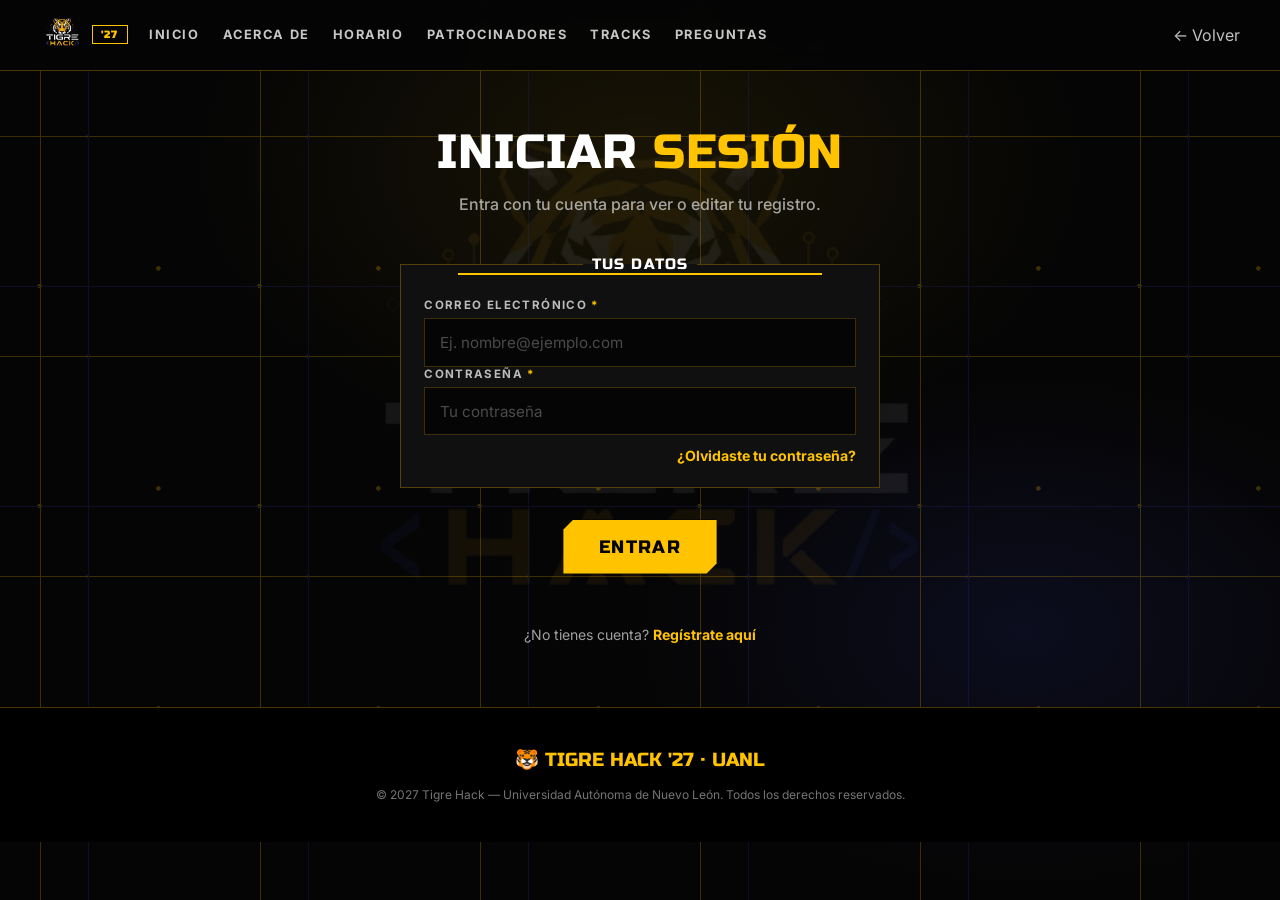
==== login.html @ 17f971e1 "Publica el sitio de Tigre Hack '27 con registro, horario y estilos. Co-authored-by: Cursor <cursorag" ====
<!DOCTYPE html>
<html lang="es">
<head>
  <meta charset="UTF-8" />
  <meta name="viewport" content="width=device-width, initial-scale=1.0" />
  <title>Iniciar sesión — Tigre Hack '27</title>
  <link rel="icon" type="image/png" href="logo.png" />
  <link rel="preconnect" href="https://fonts.googleapis.com" />
  <link rel="preconnect" href="https://fonts.gstatic.com" crossorigin />
  <link href="https://fonts.googleapis.com/css2?family=Russo+One&family=Inter:wght@400;500;600;700;800&display=swap" rel="stylesheet" />
  <link rel="stylesheet" href="css/base.css" />
  <link rel="stylesheet" href="css/laptop.css" />
  <link rel="stylesheet" href="css/celular.css" />
  <link rel="stylesheet" href="css/tigre.css" />
  <link rel="stylesheet" href="css/registro.css" />
</head>
<body class="page-logo">
  <div class="tiger-bg"></div>

  <nav>
    <div class="nav-left">
      <a href="index.html"><img src="logo.png" alt="Tigre Hack" class="nav-logo" /></a>
      <span class="nav-badge">'27</span>
    </div>
    <div class="nav-links">
      <a href="index.html">Inicio</a>
      <a href="index.html#about">Acerca de</a>
      <a href="index.html#schedule">Horario</a>
      <a href="index.html#sponsors">Patrocinadores</a>
      <a href="index.html#tracks">Tracks</a>
      <a href="index.html#faq">Preguntas</a>
    </div>
    <div class="nav-right">
      <a href="index.html" class="nav-back">← Volver</a>
    </div>
    <button class="menu-btn" id="menuBtn" type="button" aria-label="Abrir menú">
      <span></span><span></span><span></span>
    </button>
  </nav>

  <div class="mobile-menu" id="mobileMenu">
    <a href="index.html">Inicio</a>
    <a href="index.html#about">Acerca de</a>
    <a href="index.html#schedule">Horario</a>
    <a href="index.html#sponsors">Patrocinadores</a>
    <a href="index.html#tracks">Tracks</a>
    <a href="index.html#faq">Preguntas</a>
    <a href="index.html" class="mobile-register">Volver al inicio</a>
  </div>

  <main class="reg-main auth-main">
    <div class="reg-head">
      <h1 class="reg-title">Iniciar <span>sesión</span></h1>
      <p class="reg-sub">Entra con tu cuenta para ver o editar tu registro.</p>
    </div>

    <form class="reg-form" id="loginForm" novalidate>
      <fieldset class="reg-block">
        <legend>Tus datos</legend>
        <label class="field">
          <span>Correo electrónico <b>*</b></span>
          <input type="email" name="correo" required placeholder="Ej. nombre@ejemplo.com" autocomplete="username" />
        </label>
        <label class="field">
          <span>Contraseña <b>*</b></span>
          <input type="password" name="password" required placeholder="Tu contraseña" autocomplete="current-password" />
        </label>
        <p class="auth-link right"><a href="recuperar.html">¿Olvidaste tu contraseña?</a></p>
      </fieldset>

      <div class="reg-actions">
        <button type="submit" class="btn btn-submit">Entrar</button>
        <p class="reg-note" id="loginNote"></p>
        <p class="auth-link">¿No tienes cuenta? <a href="registro.html">Regístrate aquí</a></p>
      </div>
    </form>
  </main>

  <footer>
    <div class="f-logo">🐯 TIGRE HACK '27 · UANL</div>
    <p>© 2027 Tigre Hack — Universidad Autónoma de Nuevo León. Todos los derechos reservados.</p>
  </footer>

  <script src="js/auth.js"></script>
  <script>
    setupMobileMenu();
    if (currentUser()) window.location.replace("perfil.html");

    const loginForm = document.getElementById("loginForm");
    const loginNote = document.getElementById("loginNote");

    loginForm.addEventListener("submit", async (e) => {
      e.preventDefault();
      loginNote.textContent = "";

      if (!loginForm.checkValidity()) {
        loginForm.querySelector(":invalid").focus();
        loginNote.textContent = "Escribe tu correo y contraseña.";
        return;
      }

      const res = await login(loginForm.correo.value, loginForm.password.value);
      if (!res.ok) {
        loginNote.textContent = res.error;
        return;
      }
      window.location.href = "perfil.html";
    });
  </script>
</body>
</html>
---- css/base.css ----
*, *::before, *::after { margin: 0; padding: 0; box-sizing: border-box; }

:root {
  --blue: #003087;
  --blue2: #001f5b;
  --yellow: #FFC300;
  --white: #ffffff;
  --dark: #003366;
  --bg-deep: #002a52;
  --font: system-ui, -apple-system, "Segoe UI", Roboto, sans-serif;
}

html { scroll-behavior: smooth; }
html, body { max-width: 100%; overflow-x: hidden; }
body {
  font-family: var(--font);
  background: var(--dark);
  color: var(--white);
}
a { text-decoration: none; color: inherit; }
.menu-btn,
.mobile-menu { display: none; }

nav {
  position: fixed;
  top: 0; left: 0;
  width: 100%;
  z-index: 200;
  display: flex;
  align-items: center;
  justify-content: space-between;
  background: rgba(0, 30, 60, 0.85);
  backdrop-filter: blur(10px);
}
.nav-left { display: flex; align-items: center; gap: 0.5rem; }
.nav-logo { width: auto; display: block; }
.nav-badge {
  border: 1px solid var(--yellow);
  color: var(--yellow);
  font-size: 0.65rem;
  font-weight: 700;
  padding: 2px 8px;
  border-radius: 4px;
  letter-spacing: 1px;
}
.nav-links a {
  font-size: 0.8rem;
  font-weight: 700;
  text-transform: uppercase;
  letter-spacing: 1.5px;
  color: rgba(255, 255, 255, 0.8);
}
.nav-links a:hover,
.nav-links a.active { color: var(--yellow); }
.nav-right { display: flex; align-items: center; gap: 0.9rem; }
.nav-right a {
  color: rgba(255, 255, 255, 0.75);
  display: flex;
  align-items: center;
  justify-content: center;
  transition: color 0.2s, transform 0.2s;
}
.nav-right a svg { width: 20px; height: 20px; display: block; }
.nav-right a:hover { color: var(--yellow); transform: translateY(-2px); }
.nav-cta {
  border: 3px solid #101010;
  background: #101010;
  color: #ffc72c !important;
  font-size: 0.95rem;
  font-weight: 400;
  text-transform: uppercase;
  letter-spacing: 0.05em;
  padding: 0.6rem 1.3rem;
  border-radius: 0;
  margin-left: 0.4rem;
  box-shadow: 5px 5px 0 rgba(16, 16, 16, 0.28);
}
.nav-cta:hover {
  transform: translate(-2px, -2px);
  box-shadow: 8px 8px 0 rgba(16, 16, 16, 0.35);
}
.nav-login {
  font-size: 0.78rem;
  font-weight: 700;
  text-transform: uppercase;
  letter-spacing: 1px;
  margin-left: 0.4rem;
}

.hero {
  position: relative;
  width: 100%;
  display: flex;
  flex-direction: column;
  align-items: center;
  justify-content: center;
  text-align: center;
  overflow: hidden;
}
.hero-bg {
  position: absolute;
  inset: 0;
  background:
    linear-gradient(to bottom, rgba(0, 0, 0, 0.5) 0%, rgba(0, 31, 91, 0.65) 100%),
    url("../Imagenes/fondo-hero-uanl.jpg") center / cover no-repeat;
}
.hero-content {
  position: relative;
  z-index: 2;
  padding: 0 1rem;
  width: 100%;
  display: flex;
  flex-direction: column;
  align-items: center;
  text-align: center;
}
.hero-logo {
  display: block;
  margin-left: auto;
  margin-right: auto;
}
.hero-sub {
  opacity: 0.85;
  letter-spacing: 0.4px;
  line-height: 1.5;
}

.countdown { display: flex; justify-content: center; align-items: flex-start; }
.countdown [hidden] { display: none; }
.count-block { display: flex; flex-direction: column; align-items: center; }
.count-num {
  font-weight: 700;
  line-height: 1;
  font-variant-numeric: tabular-nums;
}
.count-num.active { color: var(--yellow); }
.count-label {
  font-size: 0.7rem;
  text-transform: uppercase;
  letter-spacing: 2px;
  opacity: 0.6;
  margin-top: 0.3rem;
}
.count-sep {
  font-weight: 900;
  opacity: 0.3;
  padding-top: 0.15rem;
}

section { position: relative; }
.container { max-width: 1100px; margin: 0 auto; position: relative; z-index: 1; text-align: center; }
.s-title { font-weight: 900; margin-bottom: 0.75rem; }
.s-title span { color: var(--yellow); }
.s-sub { opacity: 0.65; max-width: 580px; line-height: 1.6; margin-left: auto; margin-right: auto; }

.about { background: transparent; }

.about-grid { display: grid; }
.card {
  position: relative;
  background:
    linear-gradient(150deg, rgba(255, 255, 255, 0.07), rgba(255, 255, 255, 0.015));
  border: 1px solid rgba(255, 255, 255, 0.1);
  border-radius: 20px;
  backdrop-filter: blur(6px);
  overflow: hidden;
}
.card::before {
  content: "";
  position: absolute;
  top: 0;
  left: 1.75rem;
  right: 1.75rem;
  height: 1px;
  background: linear-gradient(90deg, transparent, rgba(255, 195, 0, 0.7), transparent);
}
.card .icon {
  display: inline-flex;
  align-items: center;
  justify-content: center;
  border-radius: 14px;
  background: rgba(255, 195, 0, 0.1);
  border: 1px solid rgba(255, 195, 0, 0.25);
  margin-bottom: 1rem;
}
.card h3 { color: var(--white); margin-bottom: 0.5rem; }
.card p { opacity: 0.6; line-height: 1.65; }

.stat-strip {
  display: grid;
  border: 1px solid rgba(255, 195, 0, 0.22);
  border-radius: 20px;
  background:
    linear-gradient(145deg, rgba(255, 195, 0, 0.08), rgba(0, 48, 135, 0.25));
  box-shadow: 0 20px 60px rgba(0, 0, 0, 0.35);
  backdrop-filter: blur(6px);
}
.stat-cell { text-align: center; }
.stat-num,
.stat-plus {
  font-weight: 900;
  color: var(--yellow);
  line-height: 1;
}
.stat-lbl {
  display: block;
  text-transform: uppercase;
  letter-spacing: 1.5px;
  opacity: 0.6;
  font-weight: 700;
}

.about-extra {
  display: grid;
  border-top: 1px solid rgba(255, 195, 0, 0.15);
}

.respaldo { border-top: 1px solid rgba(255, 195, 0, 0.15); }
.respaldo-title {
  text-align: center;
  text-transform: uppercase;
  letter-spacing: 3px;
  color: var(--yellow);
  font-weight: 800;
}
.respaldo-grid { display: grid; }
.respaldo-item { display: flex; align-items: flex-start; }
.respaldo-item h4 { font-weight: 800; margin-bottom: 0.3rem; }
.respaldo-item p { opacity: 0.6; line-height: 1.6; }
.extra-item { text-align: center; }
.extra-num {
  display: block;
  font-weight: 900;
  color: var(--yellow);
  line-height: 1;
}
.extra-item p { opacity: 0.6; line-height: 1.5; }

.tracks { background: transparent; }
.tracks-grid { display: grid; }
.track {
  position: relative;
  border: 1px solid rgba(255, 255, 255, 0.12);
  border-radius: 18px;
  text-align: center;
  background: linear-gradient(160deg, rgba(255, 255, 255, 0.08), rgba(255, 255, 255, 0.02));
  backdrop-filter: blur(6px);
  overflow: hidden;
}
.track::before {
  content: "";
  position: absolute;
  top: 0;
  left: 25%;
  right: 25%;
  height: 1px;
  background: linear-gradient(90deg, transparent, rgba(255, 195, 0, 0.6), transparent);
}
.track .icon {
  display: inline-flex;
  align-items: center;
  justify-content: center;
  border-radius: 50%;
  background: rgba(255, 195, 0, 0.1);
  border: 1px solid rgba(255, 195, 0, 0.25);
  margin-bottom: 0.85rem;
}
.track p { opacity: 0.55; }

.schedule { background: transparent; }

.day-tabs {
  display: grid;
  grid-template-columns: repeat(3, 1fr);
  gap: 0.7rem;
  margin: 0 auto 2.25rem;
  max-width: 520px;
}
.day-tab {
  font: inherit;
  cursor: pointer;
  color: #fff;
  padding: 0.75rem 0.6rem 0.85rem;
  font-weight: 700;
  letter-spacing: 0.02em;
  background: rgba(255, 255, 255, 0.06);
  border: 1px solid rgba(255, 255, 255, 0.18);
  transition: 0.2s;
}
.day-tab b,
.day-tab small,
.dt-num { display: block; }
.day-tab:hover { border-color: var(--yellow); }
.day-tab.active {
  background: var(--yellow);
  border-color: var(--yellow);
  color: var(--dark);
}

.schedule-board { width: 100%; }
.timeline {
  display: flex;
  flex-direction: column;
  position: relative;
  width: 100%;
  max-width: 880px;
  margin: 0 auto;
  padding: 0.25rem 0 0;
  box-sizing: border-box;
}
.timeline[hidden],
.timeline:not(.is-on) { display: none !important; }
.timeline.is-on { display: flex; }
.t-item {
  display: grid;
  grid-template-columns: 1fr 22px 1fr;
  column-gap: 1.25rem;
  align-items: start;
  position: relative;
  padding: 0 0 1.5rem;
  text-align: left;
}
.t-dot {
  grid-column: 2;
  grid-row: 1;
  width: 14px;
  height: 14px;
  margin-top: 1.15rem;
  justify-self: center;
  border-radius: 0;
  background: var(--yellow);
  box-sizing: border-box;
  position: relative;
  z-index: 2;
}
.t-body { width: 100%; }
.t-item:nth-of-type(odd) .t-body {
  grid-column: 1;
  grid-row: 1;
  text-align: right;
}
.t-item:nth-of-type(even) .t-body {
  grid-column: 3;
  grid-row: 1;
  text-align: left;
}
.time { color: var(--yellow); font-weight: 700; }
.t-body p { opacity: 0.55; }
.t-item.highlight .t-body h3 { color: var(--yellow); }

.sponsors {
  background: transparent;
  text-align: center;
}
.sponsors-row { display: flex; flex-wrap: wrap; justify-content: center; }
.sp-box {
  background: linear-gradient(160deg, rgba(255, 255, 255, 0.07), rgba(255, 255, 255, 0.02));
  border: 1px dashed rgba(255, 255, 255, 0.22);
  border-radius: 16px;
  backdrop-filter: blur(4px);
  display: flex;
  align-items: center;
  justify-content: center;
  font-size: 0.75rem;
  opacity: 0.5;
}

.faq { background: transparent; }
.faq-list { display: flex; flex-direction: column; }
.faq-item {
  border: 1px solid rgba(255, 255, 255, 0.1);
  border-radius: 16px;
  overflow: hidden;
  background: linear-gradient(160deg, rgba(255, 255, 255, 0.06), rgba(255, 255, 255, 0.015));
  backdrop-filter: blur(4px);
}
.faq-q {
  cursor: pointer;
  font-weight: 600;
  display: flex;
  justify-content: space-between;
  align-items: center;
  gap: 1rem;
  user-select: none;
}
.faq-q .arr { color: var(--yellow); }
.faq-a { display: none; opacity: 0.65; line-height: 1.7; }
.faq-item.open .faq-a { display: block; }
.faq-item.open .arr { transform: rotate(180deg); }

.cta {
  background: transparent;
  text-align: center;
}
.cta .s-sub { margin-left: auto; margin-right: auto; }
.btn {
  display: inline-block;
  background: #ffc72c;
  color: #101010;
  font-weight: 400;
  border: 3px solid #101010;
  border-radius: 0;
  text-transform: uppercase;
  letter-spacing: 0.05em;
  box-shadow: 8px 8px 0 rgba(16, 16, 16, 0.3);
}

footer { background: transparent; text-align: center; }
.f-logo { font-weight: 900; color: var(--yellow); margin-bottom: 1rem; }
.f-socials { display: flex; justify-content: center; gap: 1.25rem; margin-bottom: 1.25rem; }
.f-socials a {
  width: 40px;
  height: 40px;
  border: 1px solid rgba(255, 255, 255, 0.15);
  border-radius: 50%;
  display: flex;
  align-items: center;
  justify-content: center;
  color: rgba(255, 255, 255, 0.75);
  transition: color 0.2s, border-color 0.2s, transform 0.2s;
}
.f-socials a svg { width: 18px; height: 18px; display: block; }
.f-socials a:hover {
  color: var(--yellow);
  border-color: var(--yellow);
  transform: translateY(-2px);
}
footer p { font-size: 0.75rem; opacity: 0.35; }
---- css/laptop.css ----
/* Estilos solo para laptop / escritorio */
@media (min-width: 769px) {
  nav {
    padding: 0.8rem 2.5rem;
    justify-content: flex-start;
    gap: 1.35rem;
  }
  .nav-logo { height: 44px; }
  .nav-links { display: flex; gap: 1.45rem; }
  .nav-right { display: flex; margin-left: auto; }
  .menu-btn,
  .mobile-menu { display: none !important; }

  .hero {
    height: 100vh;
    justify-content: flex-start;
    padding-top: 5.6rem;
    padding-bottom: 3.4rem;
  }
  .hero-logo {
    width: 480px;
    margin: 0 auto -0.5rem;
    filter: drop-shadow(0 0 40px rgba(255, 195, 0, 0.25));
  }
  .hero-sub {
    font-size: 1.05rem;
    max-width: 640px;
    margin: 0 auto 0.15rem;
  }
  .hero-acts { margin: 0.1rem auto 0.45rem; }

  .countdown { gap: 2.5rem; }
  .count-num { font-size: 4.5rem; }
  .count-sep { font-size: 4rem; display: block; }

  section { padding: 6rem 2rem; }
  .s-title { font-size: 3rem; }
  .s-sub { margin: 0 auto 3rem; font-size: 1rem; }

  .stat-strip {
    grid-template-columns: repeat(4, 1fr);
    padding: 2rem 1.5rem;
    margin-bottom: 3rem;
  }
  .stat-num { font-size: 3.2rem; }
  .stat-plus { font-size: 2rem; }
  .stat-lbl { font-size: 0.72rem; margin-top: 0.5rem; }

  .respaldo { margin-top: 3.5rem; padding-top: 2.5rem; }
  .respaldo-title { font-size: 0.85rem; margin-bottom: 2rem; }
  .respaldo-grid { grid-template-columns: repeat(2, 1fr); gap: 1.75rem; }
  .respaldo-item { gap: 1rem; }
  .respaldo-icon { font-size: 1.8rem; }
  .respaldo-item h4 { font-size: 1rem; }
  .respaldo-item p { font-size: 0.88rem; }

  .about-grid { grid-template-columns: repeat(3, 1fr); gap: 1.5rem; }
  .about-extra {
    grid-template-columns: repeat(3, 1fr);
    gap: 2rem;
    margin-top: 3.5rem;
    padding-top: 2.5rem;
  }
  .extra-num { font-size: 3rem; margin-bottom: 0.5rem; }
  .extra-item p { font-size: 0.92rem; max-width: 260px; margin: 0 auto; }
  .card { padding: 2rem; }
  .card .icon { font-size: 1.7rem; width: 58px; height: 58px; }
  .card h3 { font-size: 1.15rem; }
  .card p { font-size: 0.9rem; }
  .card {
    transition: transform 0.15s, box-shadow 0.15s;
  }
  .card:hover {
    transform: translate(-3px, -3px);
    box-shadow: 9px 9px 0 #101010;
  }

  .tracks-grid { grid-template-columns: repeat(4, 1fr); gap: 1.25rem; }
  .track { padding: 1.75rem; transition: transform 0.15s, box-shadow 0.15s; }
  .track .icon { font-size: 1.7rem; width: 58px; height: 58px; }
  .track h3 { font-size: 1rem; }
  .track p { font-size: 0.85rem; }
  .track:hover {
    transform: translate(-3px, -3px);
    box-shadow: 9px 9px 0 #101010;
  }

  .timeline { max-width: 900px; }
  body.page-logo .schedule { padding-bottom: 6rem; }
  body.page-logo .sponsors { padding-top: 7rem; }
  .t-body h3 { font-size: 1.05rem; }
  .t-body p { font-size: 0.88rem; }

  .sponsors .s-sub { margin: 0 auto 3rem; }
  .sponsors-row { gap: 2rem; }
  .sp-box { width: 170px; height: 85px; }
  .sp-box:hover { border-color: var(--yellow); opacity: 0.85; }

  .faq-list { max-width: 740px; gap: 0.9rem; margin-left: auto; margin-right: auto; }
  .faq-q { padding: 1.1rem 1.4rem; font-size: 0.95rem; }
  .faq-a { padding: 0 1.4rem 1.1rem; font-size: 0.9rem; }
  .faq-item:hover { border-color: rgba(255, 195, 0, 0.25); }

  .cta { padding: 7rem 2rem; }
  .cta .s-sub { margin-bottom: 2rem; }
  .btn { padding: 1rem 2.6rem; font-size: 1.6rem; }
  .btn:hover {
    transform: translate(-2px, -2px);
    box-shadow: 8px 8px 0 rgba(16, 16, 16, 0.35);
  }

  footer { padding: 2.5rem 2rem; }
  .f-logo { font-size: 1.2rem; }
  .f-socials a:hover { border-color: var(--yellow); color: var(--yellow); }
}
---- css/celular.css ----
/* Estilos solo para celular */
@media (max-width: 768px) {
  nav { padding: 0.6rem 1rem; }
  .nav-logo { height: 42px; }
  .nav-links,
  .nav-right { display: none; }

  .menu-btn {
    display: flex;
    flex-direction: column;
    justify-content: center;
    width: 44px;
    height: 44px;
    border: 0;
    background: transparent;
    cursor: pointer;
    padding: 10px;
    z-index: 220;
  }
  .menu-btn span {
    display: block;
    height: 2px;
    background: var(--yellow);
    border-radius: 2px;
  }
  .menu-btn span + span { margin-top: 6px; }
  body.menu-open .menu-btn span:nth-child(1) { transform: translateY(8px) rotate(45deg); }
  body.menu-open .menu-btn span:nth-child(2) { opacity: 0; }
  body.menu-open .menu-btn span:nth-child(3) { transform: translateY(-8px) rotate(-45deg); }
  body.menu-open { overflow: hidden; }

  .mobile-menu {
    display: none;
    position: fixed;
    inset: 0;
    z-index: 190;
    background: #050505;
    padding: 5.5rem 1.5rem 2rem;
    flex-direction: column;
  }
  body.menu-open .mobile-menu { display: flex; }
  .mobile-menu a {
    font-size: 1.35rem;
    font-weight: 400;
    font-family: "Russo One", Impact, sans-serif;
    text-transform: uppercase;
    letter-spacing: 0.06em;
    padding: 1rem 0;
    border-bottom: 1px solid rgba(255, 195, 0, 0.25);
    color: #fff;
  }
  .mobile-menu a.active { color: #ffc300; }
  .mobile-menu .mobile-register {
    margin-top: 1.5rem;
    text-align: center;
    background: #ffc300;
    color: #050505;
    border: 0;
    border-radius: 0;
    padding: 0.85rem 1.5rem;
    font-family: "Russo One", Impact, sans-serif;
    font-weight: 400;
    letter-spacing: 0.08em;
    box-shadow: 6px 6px 0 #2e3192;
  }

  .hero {
    min-height: 100svh;
    justify-content: flex-start;
    padding: 4.8rem 1rem 3.2rem;
  }
  .hero-logo { width: min(320px, 88vw); margin: 0 auto -0.35rem; }
  .hero-sub {
    font-size: 1.05rem;
    margin: 0 auto 0.15rem;
    max-width: 92vw;
  }
  .hero-acts { margin: 0.1rem auto 0.5rem; }

  .countdown { gap: 1.2rem; }
  .count-num { font-size: 3.1rem; }
  .count-sep { display: none; }
  .count-label { font-size: 0.78rem; }

  section { padding: 3.5rem 1.15rem; }
  .s-title { font-size: 1.7rem; }
  .s-sub { margin-bottom: 1.75rem; font-size: 0.92rem; margin-left: auto; margin-right: auto; }

  .stat-strip {
    grid-template-columns: 1fr 1fr;
    gap: 1.5rem 0.5rem;
    padding: 1.5rem 1rem;
    margin-bottom: 2rem;
  }
  .stat-num { font-size: 2.1rem; }
  .stat-plus { font-size: 1.3rem; }
  .stat-lbl { font-size: 0.62rem; margin-top: 0.35rem; }

  .respaldo { margin-top: 2.25rem; padding-top: 1.75rem; }
  .respaldo-title { font-size: 0.75rem; margin-bottom: 1.5rem; }
  .respaldo-grid { grid-template-columns: 1fr; gap: 1.25rem; }
  .respaldo-item { gap: 0.85rem; }
  .respaldo-icon { font-size: 1.5rem; }
  .respaldo-item h4 { font-size: 0.95rem; }
  .respaldo-item p { font-size: 0.85rem; }

  .about-grid { grid-template-columns: 1fr; gap: 1rem; }
  .about-extra {
    grid-template-columns: 1fr;
    gap: 1.5rem;
    margin-top: 2.25rem;
    padding-top: 1.75rem;
  }
  .extra-num { font-size: 2.4rem; margin-bottom: 0.35rem; }
  .extra-item p { font-size: 0.88rem; }
  .card { padding: 1.4rem; }
  .card .icon { font-size: 1.4rem; width: 48px; height: 48px; }
  .card h3 { font-size: 1.05rem; }
  .card p { font-size: 0.88rem; }

  .tracks-grid { grid-template-columns: 1fr 1fr; gap: 0.75rem; }
  .track { padding: 1.25rem 0.7rem; }
  .track .icon { font-size: 1.3rem; width: 44px; height: 44px; }
  .track h3 { font-size: 0.82rem; }
  .track p { font-size: 0.72rem; }

  .day-tabs { max-width: none; }
  .day-tab { padding: 0.7rem 0.3rem 0.8rem; }
  .dt-num { font-size: 1.55rem; }
  body.page-logo .schedule { padding-bottom: 4rem; }
  body.page-logo .sponsors { padding-top: 5rem; }
  .t-body h3 { font-size: 0.95rem; }
  .t-body p { font-size: 0.82rem; }

  .sponsors .s-sub { margin: 0 auto 1.75rem; }
  .sponsors-row { gap: 0.8rem; }
  .sp-box { width: 42%; height: 70px; }

  .faq-list { gap: 0.7rem; }
  .faq-q { padding: 1rem 1rem; font-size: 0.92rem; }
  .faq-a { padding: 0 1rem 1rem; font-size: 0.86rem; }

  .cta { padding: 4rem 1.15rem; }
  .cta .s-sub { margin-bottom: 1.5rem; }
  .btn {
    width: 100%;
    max-width: 320px;
    padding: 0.85rem 1.8rem;
    font-size: 1.2rem;
  }

  footer { padding: 2rem 1.15rem; }
  .f-logo { font-size: 1rem; }
}

@media (max-width: 380px) {
  .tracks-grid { grid-template-columns: 1fr; }
  .count-num { font-size: 2.6rem; }
  .sp-box { width: 100%; }
}
---- css/tigre.css ----
/* ============================================================
   TEMA LOGO — negro, oro del tigre, circuitos y brackets
   Extraído de logo.png: #050505, #FFC300, #FFFFFF, #2E3192
   ============================================================ */

:root {
  --bg: #050505;
  --panel: #101010;
  --oro: #ffc300;
  --oro-dim: rgba(255, 195, 0, 0.16);
  --circuito: #2e3192;
  --blanco: #ffffff;
  --muted: rgba(255, 255, 255, 0.62);
  --linea: rgba(255, 195, 0, 0.28);
  --display: "Russo One", Impact, "Arial Black", sans-serif;
  --sans: "Inter", system-ui, -apple-system, "Segoe UI", sans-serif;
  --display-btn: var(--display);
  --yellow: #ffc300;
  --gold: #ffc300;
  --gold-light: #ffc300;
  --gold-grad: #ffc300;
  --negro-cartel: #050505;
  --oro-cartel: #ffc300;
}

body.page-logo {
  background: var(--bg);
  color: var(--blanco);
  font-family: var(--sans);
}

body.page-logo .tiger-bg {
  display: block;
  position: fixed;
  inset: 0;
  z-index: -2;
  pointer-events: none;
  background:
    radial-gradient(720px 480px at 50% 18%, rgba(255, 195, 0, 0.08), transparent 62%),
    radial-gradient(640px 420px at 80% 70%, rgba(46, 49, 146, 0.18), transparent 60%),
    var(--bg);
}
body.page-logo .tiger-bg::before {
  content: "";
  position: absolute;
  top: 46%;
  left: 50%;
  transform: translate(-50%, -50%);
  width: min(720px, 90vw);
  height: min(720px, 90vw);
  background: url("../logo.png") center / contain no-repeat;
  opacity: 0.07;
}
body.page-logo .tiger-bg::after {
  content: "";
  position: absolute;
  inset: 0;
  opacity: 0.22;
  background-image:
    linear-gradient(90deg, transparent 0 18%, var(--oro) 18% 18.6%, transparent 18.6% 40%, var(--circuito) 40% 40.5%, transparent 40.5%),
    linear-gradient(180deg, transparent 0 30%, var(--circuito) 30% 30.4%, transparent 30.4% 62%, var(--oro) 62% 62.45%, transparent 62.45%),
    radial-gradient(circle at 18% 30%, var(--oro) 0 2px, transparent 2.5px),
    radial-gradient(circle at 40% 62%, var(--circuito) 0 2px, transparent 2.5px),
    radial-gradient(circle at 72% 22%, var(--oro) 0 2px, transparent 2.5px);
  background-size: 220px 220px;
}

body.page-logo nav {
  background: rgba(5, 5, 5, 0.92);
  border-bottom: 1px solid var(--linea);
  backdrop-filter: blur(10px);
}
body.page-logo .nav-badge {
  background: transparent;
  color: var(--oro);
  border: 1px solid var(--oro);
  border-radius: 0;
  font-family: var(--display);
  letter-spacing: 0.12em;
}
body.page-logo .nav-links a {
  font-family: var(--sans);
  font-weight: 700;
  color: rgba(255, 255, 255, 0.78);
  letter-spacing: 0.12em;
}
body.page-logo .nav-links a:hover,
body.page-logo .nav-links a.active { color: var(--oro); border-bottom: 0; }
body.page-logo .nav-right a { color: rgba(255, 255, 255, 0.75); }
body.page-logo .nav-right a:hover { color: var(--oro); transform: none; }
body.page-logo .nav-login {
  font-family: var(--sans);
  font-size: 0.78rem;
  font-weight: 700;
  letter-spacing: 0.12em;
  color: rgba(255, 255, 255, 0.78);
}
body.page-logo .nav-login:hover { color: var(--oro); }

.btn,
.nav-cta,
.btn-primary,
.mobile-register {
  font-family: var(--display);
  font-weight: 400;
  text-transform: uppercase;
  letter-spacing: 0.08em;
  border-radius: 0;
  clip-path: polygon(10px 0, 100% 0, 100% calc(100% - 10px), calc(100% - 10px) 100%, 0 100%, 0 10px);
  transition: background 0.2s, color 0.2s, box-shadow 0.2s, transform 0.2s;
}
.btn::after,
.nav-cta::after { content: none; }

.btn {
  display: inline-block;
  background: var(--oro);
  color: #050505;
  border: 0;
  padding: 1rem 2.2rem;
  font-size: 1.15rem;
  box-shadow: 0 0 0 1px #050505, 6px 6px 0 var(--circuito);
}
.btn:hover {
  transform: translate(-2px, -2px);
  box-shadow: 0 0 0 1px #050505, 9px 9px 0 var(--circuito);
  background: var(--oro);
  color: #050505;
}
.btn:active {
  transform: translate(2px, 2px);
  box-shadow: 0 0 0 1px #050505, 2px 2px 0 var(--circuito);
}
.btn .brkt { color: var(--circuito); padding: 0 0.15em; }

.nav-cta {
  background: var(--oro);
  border: 0;
  color: #050505 !important;
  font-size: 0.85rem;
  padding: 0.55rem 1.2rem;
  margin-left: 0.4rem;
  box-shadow: 0 0 0 1px #050505, 4px 4px 0 var(--circuito);
}
.nav-cta:hover {
  background: var(--oro);
  color: #050505 !important;
  border-color: transparent;
  transform: translate(-1px, -1px);
  box-shadow: 0 0 0 1px #050505, 6px 6px 0 var(--circuito);
}
body.page-logo .nav-right a.nav-cta,
body.page-logo .nav-right a.nav-cta:hover {
  color: #050505 !important;
  background: var(--oro);
}

body.page-logo .hero {
  background: transparent;
  color: var(--blanco);
  border-bottom: 1px solid var(--linea);
  overflow: hidden;
  justify-content: flex-start;
}
body.page-logo .hero-bg {
  background:
    linear-gradient(to bottom, rgba(5, 5, 5, 0.55) 0%, rgba(5, 5, 5, 0.82) 100%),
    url("../Imagenes/fondo-hero-uanl.jpg") center / cover no-repeat;
}
body.page-logo .hero::before,
body.page-logo .hero::after { display: none; }
body.page-logo .hero-content { z-index: 2; }
body.page-logo .hero-logo {
  filter: drop-shadow(0 0 28px rgba(255, 195, 0, 0.35));
  /* logo.png tiene ~131px vacíos abajo: sube slogan, fecha, CTA y contador al < HACK /> */
  margin-bottom: calc(480px * -131 / 500 + 8px);
  pointer-events: none;
  position: relative;
  z-index: 1;
}
body.page-logo .hero-tag {
  display: inline-flex;
  align-items: center;
  gap: 0.35rem;
  border: 1px solid var(--linea);
  background: rgba(46, 49, 146, 0.2);
  color: var(--oro);
  border-radius: 0;
  font-family: var(--sans);
  font-weight: 700;
  font-size: 0.68rem;
  letter-spacing: 0.16em;
  text-transform: uppercase;
  padding: 0.45rem 0.9rem;
  margin: 0 0 0.35rem;
  backdrop-filter: none;
  position: relative;
  z-index: 3;
}
body.page-logo .hero-tag .brkt { color: #7b7ee0; }
body.page-logo .hero-sub {
  color: var(--muted);
  opacity: 1;
  font-weight: 500;
  margin: 0 auto 0.2rem;
  position: relative;
  z-index: 3;
}

.hero-acts {
  display: flex;
  flex-wrap: wrap;
  gap: 0.35rem 0.55rem;
  align-items: center;
  justify-content: center;
  width: 100%;
  margin: 0.15rem auto 0.55rem;
  text-align: center;
  position: relative;
  z-index: 3;
}
.hero-acts .btn { margin: 0; }
.hero-gratis {
  font-family: var(--display);
  font-size: 0.85rem;
  text-transform: uppercase;
  letter-spacing: 0.12em;
  color: var(--oro);
  -webkit-text-stroke: 0;
}

body.page-logo .countdown { gap: 1.35rem; flex-wrap: nowrap; position: relative; z-index: 3; margin-top: 0.7rem; }
body.page-logo .count-block {
  background: transparent !important;
  border: 0 !important;
  box-shadow: none !important;
  outline: none;
  flex: 0 0 auto;
  width: auto;
  min-width: 0;
  padding: 0 !important;
  position: relative;
  clip-path: none !important;
}
body.page-logo .count-block::before,
body.page-logo .count-block::after { display: none !important; content: none !important; }
@font-face {
  font-family: "Oxanium";
  font-style: normal;
  font-weight: 700;
  font-display: swap;
  src: url("../fonts/oxanium-700.woff2") format("woff2");
}
body.page-logo .count-num {
  display: flex;
  justify-content: center;
  align-items: baseline;
  width: auto;
  height: 1em;
  font-family: "Oxanium", sans-serif;
  color: var(--blanco);
  font-weight: 700;
  font-synthesis: none;
  letter-spacing: 0;
  font-variant-numeric: tabular-nums;
}
body.page-logo .count-num span {
  flex: 0 0 0.72em;
  width: 0.72em;
  text-align: center;
}
body.page-logo .count-num.active { color: var(--oro); }
body.page-logo .count-label {
  font-family: var(--sans);
  font-weight: 700;
  opacity: 0.55;
  color: var(--blanco);
  letter-spacing: 0.16em;
}
body.page-logo .count-sep { display: none; }

.ticker {
  position: absolute;
  left: 0;
  right: 0;
  bottom: 0;
  z-index: 4;
  background: #000;
  color: var(--oro);
  border-top: 1px solid var(--linea);
  border-bottom: 0;
  overflow: hidden;
  padding: 0.55rem 0;
}
.ticker-in {
  display: flex;
  gap: 2.5rem;
  width: max-content;
  animation: corre 28s linear infinite;
}
.ticker span {
  font-family: var(--display);
  font-size: 0.95rem;
  text-transform: uppercase;
  white-space: nowrap;
  letter-spacing: 0.08em;
}
.ticker span::after {
  content: "⟨/⟩";
  margin-left: 2.5rem;
  color: var(--circuito);
}
@keyframes corre { to { transform: translateX(-50%); } }

body.page-logo section {
  background: transparent;
  color: var(--blanco);
  border-bottom: 1px solid var(--linea);
}
body.page-logo .s-azul,
body.page-logo .s-oro {
  background: transparent;
  color: var(--blanco);
}

.tag {
  display: inline-block;
  background: transparent;
  color: var(--oro);
  border: 1px solid var(--linea);
  font-family: var(--sans);
  font-weight: 800;
  font-size: 0.68rem;
  letter-spacing: 0.2em;
  text-transform: uppercase;
  padding: 0.35rem 0.75rem;
  margin-bottom: 1.1rem;
}

body.page-logo .s-title {
  font-family: var(--display);
  font-weight: 400;
  text-transform: uppercase;
  line-height: 1.05;
  letter-spacing: 0.02em;
}
body.page-logo .s-title span {
  color: var(--oro);
  -webkit-text-stroke: 0;
  background: none;
  -webkit-background-clip: unset;
  background-clip: unset;
}
body.page-logo .s-title.clawed { display: inline-block; position: relative; }
body.page-logo .s-title.clawed::after {
  content: "";
  position: absolute;
  left: 50%;
  bottom: -0.55rem;
  width: 88px;
  height: 3px;
  transform: translateX(-50%);
  background: linear-gradient(90deg, var(--oro) 0 42%, transparent 42% 50%, var(--circuito) 50% 78%, transparent 78%);
  opacity: 1;
  filter: none;
}
body.page-logo .s-sub {
  opacity: 1;
  color: var(--muted);
  font-weight: 500;
  max-width: 62ch;
}

body.page-logo .schedule {
  min-height: 100svh;
  box-sizing: border-box;
  padding-bottom: 12vh;
  scroll-margin-top: 0;
}
body.page-logo .sponsors {
  padding-top: 8rem;
}

body.page-logo .stat-strip {
  background: var(--panel);
  border: 1px solid var(--linea);
  box-shadow: none;
  backdrop-filter: none;
  border-radius: 0;
  display: grid;
  gap: 0;
}
body.page-logo .stat-strip::before { display: none; }
body.page-logo .stat-cell {
  background: transparent;
  color: var(--blanco);
  border: 0;
  border-right: 1px solid var(--linea);
  box-shadow: none;
  padding: 1.4rem 1.1rem;
  text-align: center;
}
body.page-logo .stat-cell:last-child { border-right: 0; }
body.page-logo .stat-num,
body.page-logo .stat-plus,
body.page-logo .extra-num {
  font-family: var(--display);
  font-weight: 400;
  color: var(--oro);
  background: none;
  -webkit-background-clip: unset;
  background-clip: unset;
}
body.page-logo .stat-lbl {
  color: var(--muted);
  opacity: 1;
  font-weight: 700;
}

body.page-logo .card,
body.page-logo .track,
body.page-logo .faq-item,
body.page-logo .sp-box {
  background: var(--panel);
  color: var(--blanco);
  border: 1px solid var(--linea);
  border-radius: 0;
  backdrop-filter: none;
  overflow: hidden;
  text-align: center;
}
body.page-logo .card::before,
body.page-logo .track::before {
  content: "";
  position: absolute;
  top: 0;
  left: 0;
  right: 0;
  height: 2px;
  background: linear-gradient(90deg, var(--oro), var(--circuito));
  opacity: 1;
}
body.page-logo .card::after,
body.page-logo .track::after,
body.page-logo .faq-item::after { display: none; }
body.page-logo .card h3,
body.page-logo .track h3 {
  font-family: var(--display);
  text-transform: uppercase;
  color: var(--blanco);
  line-height: 1.1;
  font-weight: 400;
}
body.page-logo .card p,
body.page-logo .track p {
  opacity: 1;
  font-weight: 500;
  color: var(--muted);
}
body.page-logo .card .icon,
body.page-logo .track .icon {
  background: var(--oro-dim);
  border: 1px solid var(--linea);
  border-radius: 0;
  box-shadow: none;
  margin-left: auto;
  margin-right: auto;
}
.val-n {
  font-family: var(--display);
  font-size: 1.15rem;
  line-height: 1;
  color: var(--circuito);
  -webkit-text-stroke: 0;
  margin-bottom: 0.55rem;
  letter-spacing: 0.08em;
}
body.page-logo .card:hover,
body.page-logo .track:hover {
  transform: translate(-3px, -3px);
  box-shadow: 6px 6px 0 var(--circuito);
  border-color: var(--oro);
}

body.page-logo .about-extra { border-top: 1px solid var(--linea); }
body.page-logo .extra-item p { color: var(--muted); }

body.page-logo .respaldo {
  border: 1px solid var(--linea);
  background: var(--panel);
  color: var(--blanco);
  padding: 2rem;
  margin-top: 3rem;
}
body.page-logo .respaldo-title {
  font-family: var(--display);
  font-weight: 400;
  text-transform: uppercase;
  letter-spacing: 0.12em;
  color: var(--oro);
  display: block;
}
body.page-logo .respaldo-title::before,
body.page-logo .respaldo-title::after { display: none; }
body.page-logo .respaldo-item h4 { text-transform: uppercase; color: var(--blanco); }
body.page-logo .respaldo-item p { opacity: 1; color: var(--muted); }

body.page-logo .day-tabs {
  gap: 0.75rem;
  border: 0;
  background: transparent;
  clip-path: none;
  overflow: visible;
  max-width: 540px;
}
body.page-logo .day-tab {
  font-family: var(--sans);
  font-size: 0.95rem;
  font-weight: 400;
  letter-spacing: 0.04em;
  text-transform: none;
  border-radius: 0;
  border: 1px solid var(--linea);
  border-right: 1px solid var(--linea);
  background: var(--panel);
  color: var(--muted);
  backdrop-filter: none;
  box-shadow: none;
  clip-path: polygon(10px 0, 100% 0, 100% calc(100% - 10px), calc(100% - 10px) 100%, 0 100%, 0 10px);
  padding: 0.85rem 0.5rem 0.95rem;
}
body.page-logo .day-tab:last-child { border-right: 1px solid var(--linea); }
body.page-logo .dt-num {
  font-family: var(--display);
  font-size: 2.1rem;
  line-height: 1;
  color: var(--oro);
  margin-bottom: 0.2rem;
}
body.page-logo .day-tab b {
  font-family: var(--display);
  font-weight: 400;
  font-size: 0.82rem;
  letter-spacing: 0.08em;
  text-transform: uppercase;
  color: inherit;
}
body.page-logo .day-tab small {
  margin-top: 0.2rem;
  font-size: 0.62rem;
  font-weight: 800;
  letter-spacing: 0.16em;
  text-transform: uppercase;
  color: var(--circuito);
}
body.page-logo .day-tab:hover {
  transform: none;
  border-color: var(--oro);
  color: var(--oro);
  background: var(--panel);
  box-shadow: none;
}
body.page-logo .day-tab.active {
  background: var(--oro);
  border-color: var(--oro);
  color: #050505;
  box-shadow: 5px 5px 0 var(--circuito);
}
body.page-logo .day-tab.active .dt-num,
body.page-logo .day-tab.active small { color: #050505; }

body.page-logo .timeline {
  max-width: 900px;
  width: 100%;
  margin: 0 auto;
  text-align: left;
  background: transparent;
  border: 0;
  padding: 0.4rem 0 0;
  clip-path: none;
  box-shadow: none;
}
body.page-logo .timeline::before {
  display: block;
  content: "";
  position: absolute;
  left: 50%;
  top: 12px;
  bottom: 18px;
  width: 2px;
  transform: translateX(-50%);
  background: repeating-linear-gradient(
    180deg,
    var(--oro) 0 12px,
    var(--circuito) 12px 16px
  );
}
body.page-logo .timeline::after { display: none; }
body.page-logo .t-item {
  display: grid;
  grid-template-columns: 1fr 22px 1fr;
  column-gap: 1.35rem;
  row-gap: 0;
  border: 0;
  background: transparent;
  padding: 0 0 1.35rem;
  color: var(--blanco);
  align-items: start;
  position: relative;
}
body.page-logo .t-item:last-of-type { padding-bottom: 0; }
body.page-logo .t-item::before,
body.page-logo .t-item::after { display: none; }
body.page-logo .t-dot,
body.page-logo .t-dot.paw {
  grid-column: 2;
  grid-row: 1;
  display: block;
  width: 16px;
  height: 16px;
  margin: 1.2rem 0 0;
  justify-self: center;
  box-sizing: border-box;
  border-radius: 0;
  background: var(--circuito);
  border: 0;
  box-shadow: 0 0 0 4px var(--bg);
  clip-path: polygon(3px 0, 100% 0, 100% calc(100% - 3px), calc(100% - 3px) 100%, 0 100%, 0 3px);
  z-index: 2;
}
body.page-logo .t-dot.paw::after { display: none; }
body.page-logo .t-item.highlight .t-dot,
body.page-logo .t-item.highlight .t-dot.paw {
  background: var(--oro);
  border: 0;
  box-shadow: 0 0 0 4px var(--bg), 0 0 14px rgba(255, 195, 0, 0.55);
  animation: nodo-pulso 1.8s ease-in-out infinite;
}
body.page-logo .t-item.highlight .t-dot.paw::after { display: none; }
body.page-logo .t-item.highlight::before,
body.page-logo .t-item.highlight::after { display: none; }

@keyframes nodo-pulso {
  0%, 100% { box-shadow: 0 0 0 4px var(--bg), 0 0 6px rgba(255, 195, 0, 0.25); }
  50% { box-shadow: 0 0 0 4px var(--bg), 0 0 18px rgba(255, 195, 0, 0.8); }
}

body.page-logo .t-item:nth-of-type(odd) .t-body {
  grid-column: 1;
  grid-row: 1;
  text-align: right;
}
body.page-logo .t-item:nth-of-type(even) .t-body {
  grid-column: 3;
  grid-row: 1;
  text-align: left;
}
body.page-logo .time {
  font-family: var(--display);
  font-size: 0.78rem;
  letter-spacing: 0.08em;
  text-transform: uppercase;
  color: var(--oro);
  margin: 0 0 0.35rem;
  padding-top: 0;
}
body.page-logo .time::before {
  content: "< ";
  color: var(--circuito);
}
body.page-logo .time::after {
  content: " />";
  color: var(--circuito);
}
body.page-logo .t-body {
  display: block;
  width: 100%;
  height: auto;
  background: var(--panel);
  border: 1px solid var(--linea);
  padding: 1rem 1.15rem 1.1rem;
  clip-path: polygon(12px 0, 100% 0, 100% calc(100% - 12px), calc(100% - 12px) 100%, 0 100%, 0 12px);
  box-shadow: none;
  box-sizing: border-box;
  position: relative;
}
body.page-logo .t-body::before {
  display: block;
  content: "";
  position: absolute;
  top: 0;
  left: 18%;
  right: 18%;
  height: 2px;
  background: var(--oro);
}
body.page-logo .t-item.highlight .t-body {
  border-color: var(--oro);
  box-shadow: 6px 6px 0 var(--circuito);
}
body.page-logo .t-body h3 {
  font-family: var(--display);
  font-size: 1.08rem;
  text-transform: uppercase;
  line-height: 1.2;
  font-weight: 400;
  color: var(--blanco);
  display: flex;
  flex-wrap: wrap;
  align-items: center;
  gap: 0.45rem;
}
body.page-logo .t-item:nth-of-type(odd) .t-body h3 { justify-content: flex-end; }
body.page-logo .t-body p {
  opacity: 1;
  font-weight: 500;
  color: var(--muted);
  font-size: 0.88rem;
  margin-top: 0.3rem;
  line-height: 1.45;
}
body.page-logo .t-item.highlight .t-body h3 { color: var(--oro); }
body.page-logo .t-item.highlight .t-body h3::after {
  content: "CLAVE";
  font-size: 0.58rem;
  letter-spacing: 0.14em;
  color: #050505;
  background: var(--oro);
  padding: 0.18rem 0.4rem 0.12rem;
  clip-path: polygon(4px 0, 100% 0, 100% calc(100% - 4px), calc(100% - 4px) 100%, 0 100%, 0 4px);
}
body.page-logo .sp-box {
  flex-direction: column;
  gap: 0.35rem;
  border: 1px dashed var(--linea);
  background: var(--panel);
  opacity: 1;
  font-size: inherit;
  aspect-ratio: 16 / 8;
  width: auto;
  height: auto;
  min-width: 200px;
  flex: 1 1 28%;
}
body.page-logo .sp-box::before { display: none; }
body.page-logo .sp-box span {
  font-weight: 800;
  font-size: 0.65rem;
  letter-spacing: 0.18em;
  text-transform: uppercase;
  color: var(--circuito);
}
body.page-logo .sp-box b {
  font-family: var(--display);
  font-size: 1.15rem;
  font-weight: 400;
  text-transform: uppercase;
  color: var(--muted);
}
body.page-logo .sp-box:hover {
  background: #000;
  color: var(--oro);
  border-color: var(--oro);
  opacity: 1;
}

body.page-logo .faq-list { gap: 0.75rem; margin-left: auto; margin-right: auto; text-align: left; }
body.page-logo .faq-item { border-radius: 0; text-align: left; }
body.page-logo .faq-q {
  font-family: var(--display);
  font-size: 1.05rem;
  text-transform: uppercase;
  font-weight: 400;
}
body.page-logo .faq-q .arr {
  color: var(--oro);
  font-size: 1rem;
  font-family: var(--display);
  width: auto;
  height: auto;
  background: none;
  opacity: 1;
}
body.page-logo .faq-item.open .faq-q { color: var(--oro); background: transparent; }
body.page-logo .faq-item.open .arr { color: var(--oro); transform: rotate(180deg); }
body.page-logo .faq-a {
  border-top: 1px solid var(--linea);
  color: var(--muted);
  opacity: 1;
  font-weight: 500;
  background: transparent;
}

body.page-logo .cta {
  background: transparent;
  color: var(--blanco);
  border-bottom: 0;
}
body.page-logo .cta .s-title { color: var(--blanco); }
body.page-logo .cta .s-title span { color: var(--oro); }
body.page-logo .cta .s-sub { color: var(--muted); }

body.page-logo footer {
  background: #000;
  color: var(--muted);
  border-top: 1px solid var(--linea);
}
body.page-logo .f-logo {
  font-family: var(--display);
  font-weight: 400;
  text-transform: uppercase;
  color: var(--oro);
  background: none;
  -webkit-background-clip: unset;
  background-clip: unset;
}
body.page-logo .f-socials a {
  border: 1px solid var(--linea);
  background: var(--panel);
  color: var(--blanco);
  border-radius: 0;
}
body.page-logo .f-socials a:hover {
  background: var(--oro);
  color: #050505;
  border-color: var(--oro);
  transform: none;
}
body.page-logo footer p { opacity: 0.45; color: var(--blanco); }

@media (min-width: 769px) {
  body.page-logo .hero-logo { margin-bottom: calc(480px * -131 / 500 + 8px); }
  body.page-logo .hero-tag { margin: 0 0 0.2rem; }
  body.page-logo .hero-sub { margin: 0 auto 0.1rem; }
  .hero-acts { margin: 0.05rem auto 0.35rem; }
  .btn { font-size: 1.15rem; padding: 1rem 2.2rem; }
}

@media (max-width: 768px) {
  body.page-logo .hero-logo { margin-bottom: calc(min(320px, 88vw) * -131 / 500 + 6px); }
  .btn { font-size: 1rem; padding: 0.85rem 1.4rem; }
  body.page-logo .dt-num { font-size: 1.55rem; }
  body.page-logo .day-tab { padding: 0.7rem 0.35rem 0.8rem; }
  body.page-logo .day-tab b { font-size: 0.72rem; }
  body.page-logo .timeline::before {
    left: 8px;
    transform: none;
  }
  body.page-logo .t-item {
    grid-template-columns: 16px 1fr;
    column-gap: 0.85rem;
  }
  body.page-logo .t-dot {
    grid-column: 1;
    margin-top: 1.15rem;
  }
  body.page-logo .t-item:nth-of-type(odd) .t-body,
  body.page-logo .t-item:nth-of-type(even) .t-body {
    grid-column: 2;
    text-align: left;
  }
  body.page-logo .t-item:nth-of-type(odd) .t-body h3 { justify-content: flex-start; }
  .nav-cta { font-size: 0.72rem; padding: 0.45rem 0.85rem; }
  body.page-logo .countdown { flex-wrap: wrap; gap: 0.9rem 1.1rem; }
  body.page-logo .count-block { flex: 0 0 auto; width: auto; }
  body.page-logo .stat-cell { border-right: 0; border-bottom: 1px solid var(--linea); }
  body.page-logo .stat-cell:nth-last-child(-n+2) { border-bottom: 0; }
  body.page-logo .sp-box { min-width: 42%; flex: 1 1 42%; }
  body.page-logo .tiger-bg::before { opacity: 0.05; }
}

@media (prefers-reduced-motion: reduce) {
  .ticker-in { animation: none; }
  body.page-logo .t-item.highlight .t-dot { animation: none; }
}
---- css/registro.css ----
/* Formularios — misma identidad que el inicio (page-logo) */

.reg-main {
  max-width: 880px;
  margin: 0 auto;
  padding: 8rem 1.25rem 4rem;
  position: relative;
  z-index: 2;
}

.reg-head {
  text-align: center;
  margin-bottom: 2.4rem;
}
.reg-head .s-title,
.reg-title {
  font-family: var(--display);
  font-weight: 400;
  text-transform: uppercase;
  letter-spacing: 0.02em;
  line-height: 1.05;
  font-size: clamp(1.8rem, 5vw, 3rem);
  margin-bottom: 0.85rem;
}
.reg-head .s-title span,
.reg-title span { color: var(--oro); }
.reg-head .s-sub,
.reg-sub {
  color: var(--muted);
  font-weight: 500;
  max-width: 52ch;
  margin: 0 auto;
  line-height: 1.55;
}
.reg-head .hero-gratis {
  display: inline-block;
  margin-top: 0.85rem;
}

.reg-block {
  border: 1px solid var(--linea);
  border-radius: 0;
  background: var(--panel);
  padding: 1.55rem 1.45rem 1.4rem;
  margin-bottom: 1.1rem;
  position: relative;
  overflow: hidden;
}
.reg-block::before {
  content: "";
  position: absolute;
  top: 0;
  left: 12%;
  right: 12%;
  height: 2px;
  background: var(--oro);
}
.reg-block:focus-within {
  border-color: var(--oro);
  box-shadow: 6px 6px 0 var(--circuito);
}
.reg-block legend {
  font-family: var(--display);
  font-weight: 400;
  color: var(--blanco);
  padding: 0 0.55rem;
  font-size: 0.95rem;
  text-transform: uppercase;
  letter-spacing: 0.08em;
  display: flex;
  align-items: center;
  justify-content: center;
  gap: 0.55rem;
  width: auto;
  margin-inline: auto;
}
.leg-n {
  color: var(--oro);
  font-size: 0.78rem;
  letter-spacing: 0.14em;
}
.leg-n .brkt { color: var(--circuito); }

.field-row {
  display: grid;
  grid-template-columns: 1fr 1fr;
  gap: 1rem;
  margin-bottom: 1rem;
}
.field-row:last-child { margin-bottom: 0; }

.field { display: flex; flex-direction: column; gap: 0.4rem; text-align: left; }
.field > span {
  font-size: 0.72rem;
  font-weight: 700;
  letter-spacing: 0.12em;
  text-transform: uppercase;
  color: rgba(255, 255, 255, 0.72);
}
.field b { color: var(--oro); }

.field input,
.field select {
  width: 100%;
  padding: 0.85rem 0.95rem;
  border-radius: 0;
  border: 1px solid rgba(255, 195, 0, 0.22);
  background: #050505;
  color: var(--blanco);
  font-family: var(--sans);
  font-size: 0.95rem;
  appearance: none;
  transition: border-color 0.2s, box-shadow 0.2s;
}
.field select {
  background-image:
    linear-gradient(45deg, transparent 50%, var(--oro) 50%),
    linear-gradient(135deg, var(--oro) 50%, transparent 50%);
  background-position:
    calc(100% - 18px) 50%,
    calc(100% - 12px) 50%;
  background-size: 6px 6px, 6px 6px;
  background-repeat: no-repeat;
  padding-right: 2.2rem;
}
.field select option { background: #101010; color: #fff; }
.field input::placeholder { color: rgba(255, 255, 255, 0.28); }
.field input:focus,
.field select:focus {
  outline: none;
  border-color: var(--oro);
  box-shadow: 0 0 0 1px var(--oro);
}
.field input:invalid:not(:placeholder-shown) { border-color: #ff5a5a; }

.pass-wrap {
  position: relative;
}
.pass-wrap input {
  padding-right: 2.8rem;
}
.pass-toggle {
  position: absolute;
  top: 50%;
  right: 0.45rem;
  transform: translateY(-50%);
  width: 36px;
  height: 36px;
  border: 0;
  background: transparent;
  color: var(--oro);
  cursor: pointer;
  display: grid;
  place-items: center;
  opacity: 0.75;
}
.pass-toggle:hover,
.pass-toggle[aria-pressed="true"] { opacity: 1; }
.pass-toggle svg {
  width: 18px;
  height: 18px;
  display: block;
}

.check {
  display: flex;
  align-items: flex-start;
  gap: 0.75rem;
  font-size: 0.9rem;
  color: var(--muted);
  line-height: 1.5;
  margin-bottom: 0.85rem;
  cursor: pointer;
  text-align: left;
}
.check:last-child { margin-bottom: 0; }
.check input {
  appearance: none;
  width: 18px;
  height: 18px;
  flex-shrink: 0;
  margin-top: 2px;
  border: 1px solid var(--linea);
  background: #050505;
  cursor: pointer;
}
.check input:checked {
  background: var(--oro);
  border-color: var(--oro);
  box-shadow: inset 0 0 0 3px #050505;
}
.check b { color: var(--oro); }

.aviso-priv {
  margin-top: 0.85rem;
  text-align: left;
  border-top: 1px solid var(--linea);
  padding-top: 0.75rem;
}
.aviso-priv summary {
  cursor: pointer;
  list-style: none;
  font-size: 0.72rem;
  font-weight: 700;
  letter-spacing: 0.1em;
  text-transform: uppercase;
  color: var(--oro);
  opacity: 0.85;
}
.aviso-priv summary::-webkit-details-marker { display: none; }
.aviso-priv summary::before {
  content: "+ ";
  color: var(--circuito);
}
.aviso-priv[open] summary::before { content: "– "; }
.aviso-priv p {
  margin-top: 0.55rem;
  font-size: 0.72rem;
  line-height: 1.55;
  color: rgba(255, 255, 255, 0.48);
}
.aviso-priv p + p { margin-top: 0.4rem; }

.reg-actions { text-align: center; margin-top: 2rem; }
.reg-actions .btn {
  cursor: pointer;
  appearance: none;
  border: 0;
  font-family: var(--display);
}
.reg-note {
  margin-top: 1rem;
  font-size: 0.85rem;
  min-height: 1.2rem;
  color: #ff8b8b;
}
.reg-note.ok { color: #7ee08a; }
.reg-note a { color: var(--oro); font-weight: 700; }

.reg-done {
  text-align: center;
  padding: 2.5rem 1.4rem;
  background: var(--panel);
  border: 1px solid var(--linea);
  position: relative;
}
.reg-done::before {
  content: "";
  position: absolute;
  top: 0;
  left: 12%;
  right: 12%;
  height: 2px;
  background: var(--oro);
}
.done-icon { display: none; }
.reg-done h2 {
  font-family: var(--display);
  font-size: clamp(1.5rem, 4vw, 2.1rem);
  font-weight: 400;
  text-transform: uppercase;
  margin: 0.4rem 0 0.8rem;
}
.reg-done h2 span { color: var(--oro); }
.reg-done p { color: var(--muted); margin-bottom: 1.6rem; line-height: 1.6; }

.auth-main { max-width: 520px; }

.block-hint {
  font-size: 0.82rem;
  color: var(--muted);
  margin-bottom: 1rem;
  line-height: 1.5;
  text-align: center;
}

.auth-link {
  margin-top: 1.1rem;
  font-size: 0.88rem;
  color: var(--muted);
}
.auth-link a {
  color: var(--oro);
  font-weight: 700;
}
.auth-link a:hover { text-decoration: underline; }
.auth-link.right { text-align: right; margin-top: 0.75rem; }

.perfil-status { text-align: center; margin-bottom: 1.75rem; }
.badge-ok {
  display: inline-block;
  border: 1px solid var(--linea);
  background: transparent;
  color: var(--oro);
  font-family: var(--display);
  font-size: 0.78rem;
  letter-spacing: 0.12em;
  text-transform: uppercase;
  padding: 0.5rem 1.1rem;
}

.field input[readonly] {
  opacity: 0.55;
  cursor: not-allowed;
}

button.nav-cta {
  background: transparent;
  cursor: pointer;
}

@media (max-width: 768px) {
  .reg-main { padding: 6.5rem 1rem 3rem; }
  .field-row { grid-template-columns: 1fr; gap: 0.9rem; }
  .reg-block { padding: 1.2rem 1rem 1.1rem; }
  .reg-actions .btn { width: 100%; }
}
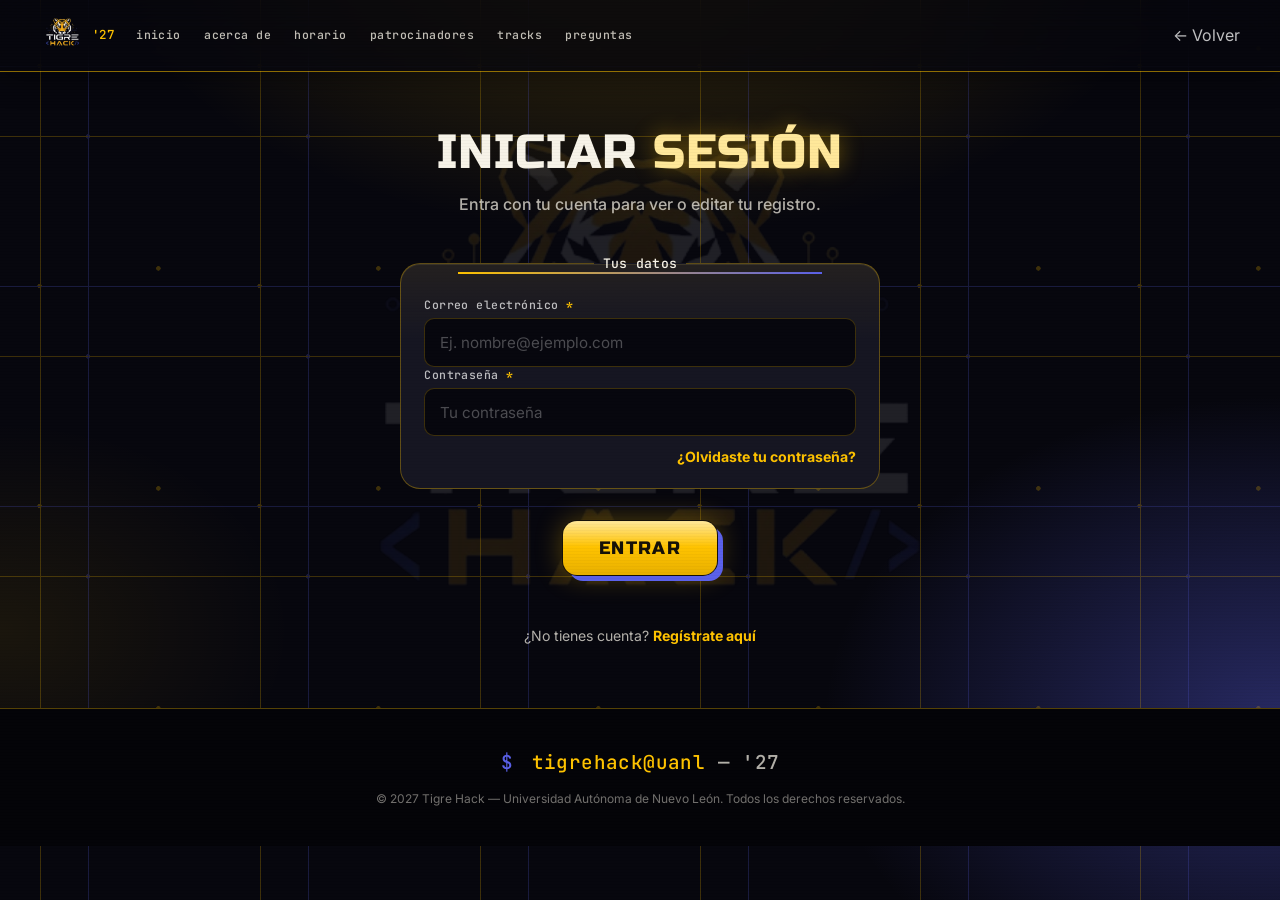
==== commit de0c7607: "Actualiza cuenta, registro y diseño del sitio Tigre Hack. Deja nav de sesión, equipos, foto de perfi" ====
--- a/login.html
+++ b/login.html
@@ -7,12 +7,12 @@
   <link rel="icon" type="image/png" href="logo.png" />
   <link rel="preconnect" href="https://fonts.googleapis.com" />
   <link rel="preconnect" href="https://fonts.gstatic.com" crossorigin />
-  <link href="https://fonts.googleapis.com/css2?family=Russo+One&family=Inter:wght@400;500;600;700;800&display=swap" rel="stylesheet" />
+  <link href="https://fonts.googleapis.com/css2?family=JetBrains+Mono:wght@400;500;600;700&family=Russo+One&family=Inter:wght@400;500;600;700;800&display=swap" rel="stylesheet" />
   <link rel="stylesheet" href="css/base.css" />
   <link rel="stylesheet" href="css/laptop.css" />
   <link rel="stylesheet" href="css/celular.css" />
-  <link rel="stylesheet" href="css/tigre.css" />
-  <link rel="stylesheet" href="css/registro.css" />
+  <link rel="stylesheet" href="css/tigre.css?v=round2" />
+  <link rel="stylesheet" href="css/registro.css?v=round1" />
 </head>
 <body class="page-logo">
   <div class="tiger-bg"></div>
@@ -77,11 +77,11 @@
   </main>
 
   <footer>
-    <div class="f-logo">🐯 TIGRE HACK '27 · UANL</div>
+    <div class="f-logo"><span class="prompt">$</span> tigrehack@uanl <span class="dim">— '27</span></div>
     <p>© 2027 Tigre Hack — Universidad Autónoma de Nuevo León. Todos los derechos reservados.</p>
   </footer>
 
-  <script src="js/auth.js"></script>
+  <script src="js/auth.js?v=team2"></script>
   <script>
     setupMobileMenu();
     if (currentUser()) window.location.replace("perfil.html");
--- a/css/base.css
+++ b/css/base.css
@@ -71,7 +71,7 @@
   text-transform: uppercase;
   letter-spacing: 0.05em;
   padding: 0.6rem 1.3rem;
-  border-radius: 0;
+  border-radius: 12px;
   margin-left: 0.4rem;
   box-shadow: 5px 5px 0 rgba(16, 16, 16, 0.28);
 }
@@ -399,7 +399,7 @@
   color: #101010;
   font-weight: 400;
   border: 3px solid #101010;
-  border-radius: 0;
+  border-radius: 14px;
   text-transform: uppercase;
   letter-spacing: 0.05em;
   box-shadow: 8px 8px 0 rgba(16, 16, 16, 0.3);
--- a/css/celular.css
+++ b/css/celular.css
@@ -34,17 +34,17 @@
     position: fixed;
     inset: 0;
     z-index: 190;
-    background: #050505;
+    background: var(--bg-deep);
     padding: 5.5rem 1.5rem 2rem;
     flex-direction: column;
   }
   body.menu-open .mobile-menu { display: flex; }
   .mobile-menu a {
-    font-size: 1.35rem;
-    font-weight: 400;
-    font-family: "Russo One", Impact, sans-serif;
-    text-transform: uppercase;
-    letter-spacing: 0.06em;
+    font-size: 1.15rem;
+    font-weight: 500;
+    font-family: var(--mono), ui-monospace, monospace;
+    text-transform: lowercase;
+    letter-spacing: 0.02em;
     padding: 1rem 0;
     border-bottom: 1px solid rgba(255, 195, 0, 0.25);
     color: #fff;
@@ -53,15 +53,15 @@
   .mobile-menu .mobile-register {
     margin-top: 1.5rem;
     text-align: center;
-    background: #ffc300;
-    color: #050505;
+    background: var(--gold-grad);
+    color: var(--ink);
     border: 0;
-    border-radius: 0;
+    border-radius: var(--radius);
     padding: 0.85rem 1.5rem;
     font-family: "Russo One", Impact, sans-serif;
     font-weight: 400;
     letter-spacing: 0.08em;
-    box-shadow: 6px 6px 0 #2e3192;
+    box-shadow: 6px 6px 0 var(--circuito);
   }
 
   .hero {
--- a/css/tigre.css
+++ b/css/tigre.css
@@ -1,32 +1,61 @@
 /* ============================================================
-   TEMA LOGO — negro, oro del tigre, circuitos y brackets
+   TEMA LOGO — noche, oro del tigre, índigo de circuitos
    Extraído de logo.png: #050505, #FFC300, #FFFFFF, #2E3192
    ============================================================ */
 
 :root {
-  --bg: #050505;
-  --panel: #101010;
+  --bg: #07070e;
+  --bg-deep: #040408;
+  --panel: #161622;
+  --panel-2: #1e1e2e;
   --oro: #ffc300;
-  --oro-dim: rgba(255, 195, 0, 0.16);
-  --circuito: #2e3192;
-  --blanco: #ffffff;
-  --muted: rgba(255, 255, 255, 0.62);
-  --linea: rgba(255, 195, 0, 0.28);
+  --oro-hi: #ffe89a;
+  --oro-deep: #d4a017;
+  --oro-dim: rgba(255, 195, 0, 0.18);
+  --circuito: #5b61ea;
+  --circuito-deep: #2e3192;
+  --blanco: #f7f3e8;
+  --muted: rgba(247, 243, 232, 0.72);
+  --linea: rgba(255, 195, 0, 0.32);
+  --ink: #161108;
+  --glow: 0 0 28px rgba(255, 195, 0, 0.32);
   --display: "Russo One", Impact, "Arial Black", sans-serif;
   --sans: "Inter", system-ui, -apple-system, "Segoe UI", sans-serif;
+  --mono: "JetBrains Mono", "IBM Plex Mono", ui-monospace, "Cascadia Code", Menlo, Consolas, monospace;
   --display-btn: var(--display);
   --yellow: #ffc300;
   --gold: #ffc300;
-  --gold-light: #ffc300;
-  --gold-grad: #ffc300;
-  --negro-cartel: #050505;
+  --gold-light: #ffe89a;
+  --gold-grad: linear-gradient(180deg, #ffe89a 0%, #ffc300 48%, #e8b000 100%);
+  --negro-cartel: #07070e;
   --oro-cartel: #ffc300;
+  --radius: 14px;
+  --radius-sm: 10px;
+  --radius-lg: 20px;
+}
+
+::selection {
+  background: var(--oro);
+  color: var(--ink);
 }
 
 body.page-logo {
   background: var(--bg);
   color: var(--blanco);
   font-family: var(--sans);
+}
+body.page-logo::after {
+  content: "";
+  pointer-events: none;
+  position: fixed;
+  inset: 0;
+  z-index: 400;
+  opacity: 0.035;
+  background: repeating-linear-gradient(
+    to bottom,
+    transparent 0 2px,
+    rgba(0, 0, 0, 0.7) 2px 3px
+  );
 }
 
 body.page-logo .tiger-bg {
@@ -36,8 +65,9 @@
   z-index: -2;
   pointer-events: none;
   background:
-    radial-gradient(720px 480px at 50% 18%, rgba(255, 195, 0, 0.08), transparent 62%),
-    radial-gradient(640px 420px at 80% 70%, rgba(46, 49, 146, 0.18), transparent 60%),
+    radial-gradient(980px 580px at 50% -10%, rgba(255, 195, 0, 0.22), transparent 56%),
+    radial-gradient(760px 540px at 100% 80%, rgba(91, 97, 234, 0.38), transparent 60%),
+    radial-gradient(560px 400px at 0% 70%, rgba(255, 195, 0, 0.08), transparent 52%),
     var(--bg);
 }
 body.page-logo .tiger-bg::before {
@@ -49,7 +79,7 @@
   width: min(720px, 90vw);
   height: min(720px, 90vw);
   background: url("../logo.png") center / contain no-repeat;
-  opacity: 0.07;
+  opacity: 0.1;
 }
 body.page-logo .tiger-bg::after {
   content: "";
@@ -66,34 +96,48 @@
 }
 
 body.page-logo nav {
-  background: rgba(5, 5, 5, 0.92);
-  border-bottom: 1px solid var(--linea);
-  backdrop-filter: blur(10px);
+  background: rgba(7, 7, 14, 0.78);
+  border-bottom: 1px solid transparent;
+  backdrop-filter: blur(18px);
+  box-shadow:
+    0 1px 0 rgba(255, 195, 0, 0.55),
+    0 8px 28px rgba(0, 0, 0, 0.35);
 }
 body.page-logo .nav-badge {
-  background: transparent;
-  color: var(--oro);
-  border: 1px solid var(--oro);
+  background: none;
+  color: var(--oro);
+  border: 0;
   border-radius: 0;
-  font-family: var(--display);
-  letter-spacing: 0.12em;
+  font-family: var(--mono);
+  font-weight: 500;
+  font-size: 0.78rem;
+  letter-spacing: 0.04em;
+  padding: 0;
+  box-shadow: none;
 }
 body.page-logo .nav-links a {
-  font-family: var(--sans);
-  font-weight: 700;
-  color: rgba(255, 255, 255, 0.78);
-  letter-spacing: 0.12em;
+  font-family: var(--mono);
+  font-weight: 500;
+  font-size: 0.72rem;
+  color: rgba(247, 243, 232, 0.78);
+  letter-spacing: 0.04em;
+  text-transform: lowercase;
 }
 body.page-logo .nav-links a:hover,
-body.page-logo .nav-links a.active { color: var(--oro); border-bottom: 0; }
+body.page-logo .nav-links a.active {
+  color: var(--oro-hi);
+  border-bottom: 0;
+  text-shadow: 0 0 16px rgba(255, 195, 0, 0.45);
+}
 body.page-logo .nav-right a { color: rgba(255, 255, 255, 0.75); }
 body.page-logo .nav-right a:hover { color: var(--oro); transform: none; }
 body.page-logo .nav-login {
-  font-family: var(--sans);
-  font-size: 0.78rem;
-  font-weight: 700;
-  letter-spacing: 0.12em;
-  color: rgba(255, 255, 255, 0.78);
+  font-family: var(--mono);
+  font-size: 0.72rem;
+  font-weight: 500;
+  letter-spacing: 0.04em;
+  text-transform: lowercase;
+  color: rgba(247, 243, 232, 0.78);
 }
 body.page-logo .nav-login:hover { color: var(--oro); }
 
@@ -105,8 +149,8 @@
   font-weight: 400;
   text-transform: uppercase;
   letter-spacing: 0.08em;
-  border-radius: 0;
-  clip-path: polygon(10px 0, 100% 0, 100% calc(100% - 10px), calc(100% - 10px) 100%, 0 100%, 0 10px);
+  border-radius: var(--radius);
+  clip-path: none;
   transition: background 0.2s, color 0.2s, box-shadow 0.2s, transform 0.2s;
 }
 .btn::after,
@@ -114,45 +158,45 @@
 
 .btn {
   display: inline-block;
-  background: var(--oro);
-  color: #050505;
+  background: var(--gold-grad);
+  color: var(--ink);
   border: 0;
   padding: 1rem 2.2rem;
   font-size: 1.15rem;
-  box-shadow: 0 0 0 1px #050505, 6px 6px 0 var(--circuito);
+  box-shadow: 0 0 0 1px var(--ink), 6px 6px 0 var(--circuito), var(--glow);
 }
 .btn:hover {
   transform: translate(-2px, -2px);
-  box-shadow: 0 0 0 1px #050505, 9px 9px 0 var(--circuito);
-  background: var(--oro);
-  color: #050505;
+  box-shadow: 0 0 0 1px var(--ink), 9px 9px 0 var(--circuito), 0 0 36px rgba(255, 195, 0, 0.45);
+  background: var(--gold-grad);
+  color: var(--ink);
 }
 .btn:active {
   transform: translate(2px, 2px);
-  box-shadow: 0 0 0 1px #050505, 2px 2px 0 var(--circuito);
+  box-shadow: 0 0 0 1px var(--ink), 2px 2px 0 var(--circuito);
 }
 .btn .brkt { color: var(--circuito); padding: 0 0.15em; }
 
 .nav-cta {
-  background: var(--oro);
+  background: var(--gold-grad);
   border: 0;
-  color: #050505 !important;
+  color: var(--ink) !important;
   font-size: 0.85rem;
   padding: 0.55rem 1.2rem;
   margin-left: 0.4rem;
-  box-shadow: 0 0 0 1px #050505, 4px 4px 0 var(--circuito);
+  box-shadow: 0 0 0 1px var(--ink), 4px 4px 0 var(--circuito), 0 0 18px rgba(255, 195, 0, 0.28);
 }
 .nav-cta:hover {
-  background: var(--oro);
-  color: #050505 !important;
+  background: var(--gold-grad);
+  color: var(--ink) !important;
   border-color: transparent;
   transform: translate(-1px, -1px);
-  box-shadow: 0 0 0 1px #050505, 6px 6px 0 var(--circuito);
+  box-shadow: 0 0 0 1px var(--ink), 6px 6px 0 var(--circuito), 0 0 24px rgba(255, 195, 0, 0.4);
 }
 body.page-logo .nav-right a.nav-cta,
 body.page-logo .nav-right a.nav-cta:hover {
-  color: #050505 !important;
-  background: var(--oro);
+  color: var(--ink) !important;
+  background: var(--gold-grad);
 }
 
 body.page-logo .hero {
@@ -164,14 +208,15 @@
 }
 body.page-logo .hero-bg {
   background:
-    linear-gradient(to bottom, rgba(5, 5, 5, 0.55) 0%, rgba(5, 5, 5, 0.82) 100%),
+    linear-gradient(to bottom, rgba(7, 7, 14, 0.28) 0%, rgba(7, 7, 14, 0.55) 45%, rgba(7, 7, 14, 0.92) 100%),
+    linear-gradient(125deg, rgba(255, 195, 0, 0.16) 0%, transparent 40%, rgba(91, 97, 234, 0.22) 100%),
     url("../Imagenes/fondo-hero-uanl.jpg") center / cover no-repeat;
 }
 body.page-logo .hero::before,
 body.page-logo .hero::after { display: none; }
 body.page-logo .hero-content { z-index: 2; }
 body.page-logo .hero-logo {
-  filter: drop-shadow(0 0 28px rgba(255, 195, 0, 0.35));
+  filter: drop-shadow(0 0 42px rgba(255, 195, 0, 0.55));
   /* logo.png tiene ~131px vacíos abajo: sube slogan, fecha, CTA y contador al < HACK /> */
   margin-bottom: calc(480px * -131 / 500 + 8px);
   pointer-events: none;
@@ -183,25 +228,42 @@
   align-items: center;
   gap: 0.35rem;
   border: 1px solid var(--linea);
-  background: rgba(46, 49, 146, 0.2);
-  color: var(--oro);
-  border-radius: 0;
-  font-family: var(--sans);
-  font-weight: 700;
-  font-size: 0.68rem;
-  letter-spacing: 0.16em;
-  text-transform: uppercase;
+  background: rgba(91, 97, 234, 0.32);
+  color: var(--oro-hi);
+  box-shadow: 0 0 18px rgba(91, 97, 234, 0.25);
+  border-radius: 999px;
+  font-family: var(--mono);
+  font-weight: 500;
+  font-size: 0.72rem;
+  letter-spacing: 0.04em;
+  text-transform: none;
   padding: 0.45rem 0.9rem;
   margin: 0 0 0.35rem;
   backdrop-filter: none;
   position: relative;
   z-index: 3;
 }
-body.page-logo .hero-tag .brkt { color: #7b7ee0; }
+body.page-logo .hero-tag .brkt { color: var(--oro-hi); }
+.caret {
+  display: inline-block;
+  width: 2px;
+  height: 0.95em;
+  margin-left: 0.35em;
+  background: var(--oro);
+  box-shadow: 0 0 10px rgba(255, 195, 0, 0.6);
+  animation: blink 1.05s step-end infinite;
+  vertical-align: text-bottom;
+}
+@keyframes blink {
+  50% { opacity: 0; }
+}
 body.page-logo .hero-sub {
   color: var(--muted);
   opacity: 1;
-  font-weight: 500;
+  font-family: var(--mono);
+  font-size: 0.82rem;
+  font-weight: 400;
+  letter-spacing: 0.02em;
   margin: 0 auto 0.2rem;
   position: relative;
   z-index: 3;
@@ -221,10 +283,10 @@
 }
 .hero-acts .btn { margin: 0; }
 .hero-gratis {
-  font-family: var(--display);
-  font-size: 0.85rem;
-  text-transform: uppercase;
-  letter-spacing: 0.12em;
+  font-family: var(--mono);
+  font-size: 0.78rem;
+  text-transform: none;
+  letter-spacing: 0.04em;
   color: var(--oro);
   -webkit-text-stroke: 0;
 }
@@ -269,13 +331,17 @@
   width: 0.72em;
   text-align: center;
 }
-body.page-logo .count-num.active { color: var(--oro); }
+body.page-logo .count-num.active {
+  color: var(--oro);
+  text-shadow: 0 0 18px rgba(255, 195, 0, 0.55);
+}
 body.page-logo .count-label {
-  font-family: var(--sans);
-  font-weight: 700;
-  opacity: 0.55;
-  color: var(--blanco);
-  letter-spacing: 0.16em;
+  font-family: var(--mono);
+  font-weight: 500;
+  opacity: 0.7;
+  color: var(--blanco);
+  letter-spacing: 0.06em;
+  text-transform: lowercase;
 }
 body.page-logo .count-sep { display: none; }
 
@@ -285,9 +351,10 @@
   right: 0;
   bottom: 0;
   z-index: 4;
-  background: #000;
+  background: var(--bg-deep);
   color: var(--oro);
   border-top: 1px solid var(--linea);
+  box-shadow: 0 -8px 28px rgba(255, 195, 0, 0.08);
   border-bottom: 0;
   overflow: hidden;
   padding: 0.55rem 0;
@@ -299,11 +366,11 @@
   animation: corre 28s linear infinite;
 }
 .ticker span {
-  font-family: var(--display);
-  font-size: 0.95rem;
-  text-transform: uppercase;
+  font-family: var(--mono);
+  font-size: 0.82rem;
+  text-transform: none;
   white-space: nowrap;
-  letter-spacing: 0.08em;
+  letter-spacing: 0.04em;
 }
 .ticker span::after {
   content: "⟨/⟩";
@@ -317,23 +384,32 @@
   color: var(--blanco);
   border-bottom: 1px solid var(--linea);
 }
-body.page-logo .s-azul,
+body.page-logo .s-azul {
+  background: linear-gradient(180deg, rgba(91, 97, 234, 0.22) 0%, transparent 52%);
+  color: var(--blanco);
+}
 body.page-logo .s-oro {
-  background: transparent;
-  color: var(--blanco);
+  background: linear-gradient(180deg, rgba(255, 195, 0, 0.1) 0%, transparent 48%);
+  color: var(--blanco);
+}
+body.page-logo .tracks {
+  background: radial-gradient(920px 320px at 50% 0%, rgba(255, 195, 0, 0.12), transparent 72%);
+}
+body.page-logo .sponsors {
+  background: linear-gradient(180deg, rgba(91, 97, 234, 0.18) 0%, transparent 52%);
 }
 
 .tag {
   display: inline-block;
   background: transparent;
-  color: var(--oro);
-  border: 1px solid var(--linea);
-  font-family: var(--sans);
-  font-weight: 800;
-  font-size: 0.68rem;
-  letter-spacing: 0.2em;
-  text-transform: uppercase;
-  padding: 0.35rem 0.75rem;
+  color: var(--circuito);
+  border: 0;
+  font-family: var(--mono);
+  font-weight: 500;
+  font-size: 0.78rem;
+  letter-spacing: 0.02em;
+  text-transform: none;
+  padding: 0;
   margin-bottom: 1.1rem;
 }
 
@@ -345,11 +421,12 @@
   letter-spacing: 0.02em;
 }
 body.page-logo .s-title span {
-  color: var(--oro);
+  color: var(--oro-hi);
   -webkit-text-stroke: 0;
   background: none;
   -webkit-background-clip: unset;
   background-clip: unset;
+  text-shadow: 0 0 22px rgba(255, 195, 0, 0.4);
 }
 body.page-logo .s-title.clawed { display: inline-block; position: relative; }
 body.page-logo .s-title.clawed::after {
@@ -382,12 +459,13 @@
 }
 
 body.page-logo .stat-strip {
-  background: var(--panel);
+  background:
+    linear-gradient(90deg, rgba(255, 195, 0, 0.08), rgba(69, 74, 212, 0.12), rgba(255, 195, 0, 0.08)),
+    var(--panel);
   border: 1px solid var(--linea);
-  box-shadow: none;
+  box-shadow: inset 0 1px 0 rgba(255, 224, 122, 0.14);
   backdrop-filter: none;
-  border-radius: 0;
-  display: grid;
+  border-radius: var(--radius-lg);
   gap: 0;
 }
 body.page-logo .stat-strip::before { display: none; }
@@ -414,20 +492,27 @@
 body.page-logo .stat-lbl {
   color: var(--muted);
   opacity: 1;
-  font-weight: 700;
+  font-family: var(--mono);
+  font-weight: 500;
+  font-size: 0.68rem;
+  letter-spacing: 0.04em;
+  text-transform: lowercase;
 }
 
 body.page-logo .card,
 body.page-logo .track,
 body.page-logo .faq-item,
 body.page-logo .sp-box {
-  background: var(--panel);
+  position: relative;
+  background:
+    linear-gradient(180deg, rgba(255, 195, 0, 0.09), transparent 40%),
+    var(--panel);
   color: var(--blanco);
   border: 1px solid var(--linea);
-  border-radius: 0;
-  backdrop-filter: none;
+  border-radius: var(--radius-lg);
   overflow: hidden;
   text-align: center;
+  box-shadow: inset 0 1px 0 rgba(255, 232, 154, 0.18);
 }
 body.page-logo .card::before,
 body.page-logo .track::before {
@@ -441,8 +526,23 @@
   opacity: 1;
 }
 body.page-logo .card::after,
-body.page-logo .track::after,
+body.page-logo .track::after {
+  content: "";
+  display: block;
+  position: absolute;
+  top: 0.72rem;
+  left: 0.8rem;
+  width: 42px;
+  height: 8px;
+  background:
+    radial-gradient(circle at 4px 4px, var(--oro) 3px, transparent 3.5px),
+    radial-gradient(circle at 16px 4px, var(--circuito) 3px, transparent 3.5px),
+    radial-gradient(circle at 28px 4px, var(--oro-hi) 3px, transparent 3.5px);
+  opacity: 0.9;
+}
 body.page-logo .faq-item::after { display: none; }
+body.page-logo .card,
+body.page-logo .track { padding-top: 2.35rem; }
 body.page-logo .card h3,
 body.page-logo .track h3 {
   font-family: var(--display);
@@ -459,26 +559,36 @@
 }
 body.page-logo .card .icon,
 body.page-logo .track .icon {
+  display: inline-flex;
+  align-items: center;
+  justify-content: center;
+  width: auto;
+  min-width: 2.6rem;
+  height: 2.15rem;
+  padding: 0 0.5rem;
   background: var(--oro-dim);
   border: 1px solid var(--linea);
-  border-radius: 0;
-  box-shadow: none;
+  border-radius: var(--radius-sm);
+  font-size: 0.82rem;
+  letter-spacing: 0;
+  line-height: 1;
+  box-shadow: 0 0 16px rgba(255, 195, 0, 0.18);
   margin-left: auto;
   margin-right: auto;
 }
 .val-n {
-  font-family: var(--display);
-  font-size: 1.15rem;
+  font-family: var(--mono);
+  font-size: 0.78rem;
   line-height: 1;
   color: var(--circuito);
   -webkit-text-stroke: 0;
   margin-bottom: 0.55rem;
-  letter-spacing: 0.08em;
+  letter-spacing: 0.04em;
 }
 body.page-logo .card:hover,
 body.page-logo .track:hover {
   transform: translate(-3px, -3px);
-  box-shadow: 6px 6px 0 var(--circuito);
+  box-shadow: 6px 6px 0 var(--circuito), 0 0 28px rgba(255, 195, 0, 0.18);
   border-color: var(--oro);
 }
 
@@ -491,17 +601,26 @@
   color: var(--blanco);
   padding: 2rem;
   margin-top: 3rem;
+  border-radius: var(--radius-lg);
 }
 body.page-logo .respaldo-title {
-  font-family: var(--display);
-  font-weight: 400;
-  text-transform: uppercase;
-  letter-spacing: 0.12em;
+  font-family: var(--mono);
+  font-weight: 500;
+  text-transform: none;
+  letter-spacing: 0.04em;
   color: var(--oro);
   display: block;
 }
 body.page-logo .respaldo-title::before,
 body.page-logo .respaldo-title::after { display: none; }
+body.page-logo .respaldo-icon {
+  font-family: var(--mono);
+  font-size: 0.78rem;
+  font-weight: 600;
+  letter-spacing: 0.04em;
+  color: var(--oro);
+  text-transform: lowercase;
+}
 body.page-logo .respaldo-item h4 { text-transform: uppercase; color: var(--blanco); }
 body.page-logo .respaldo-item p { opacity: 1; color: var(--muted); }
 
@@ -519,38 +638,39 @@
   font-weight: 400;
   letter-spacing: 0.04em;
   text-transform: none;
-  border-radius: 0;
+  border-radius: var(--radius);
   border: 1px solid var(--linea);
   border-right: 1px solid var(--linea);
   background: var(--panel);
   color: var(--muted);
   backdrop-filter: none;
   box-shadow: none;
-  clip-path: polygon(10px 0, 100% 0, 100% calc(100% - 10px), calc(100% - 10px) 100%, 0 100%, 0 10px);
+  clip-path: none;
   padding: 0.85rem 0.5rem 0.95rem;
 }
 body.page-logo .day-tab:last-child { border-right: 1px solid var(--linea); }
 body.page-logo .dt-num {
-  font-family: var(--display);
+  font-family: var(--mono);
   font-size: 2.1rem;
   line-height: 1;
   color: var(--oro);
   margin-bottom: 0.2rem;
 }
 body.page-logo .day-tab b {
-  font-family: var(--display);
-  font-weight: 400;
+  font-family: var(--mono);
+  font-weight: 500;
   font-size: 0.82rem;
-  letter-spacing: 0.08em;
-  text-transform: uppercase;
+  letter-spacing: 0.02em;
+  text-transform: lowercase;
   color: inherit;
 }
 body.page-logo .day-tab small {
   margin-top: 0.2rem;
   font-size: 0.62rem;
-  font-weight: 800;
-  letter-spacing: 0.16em;
-  text-transform: uppercase;
+  font-weight: 500;
+  letter-spacing: 0.04em;
+  text-transform: lowercase;
+  font-family: var(--mono);
   color: var(--circuito);
 }
 body.page-logo .day-tab:hover {
@@ -561,13 +681,13 @@
   box-shadow: none;
 }
 body.page-logo .day-tab.active {
-  background: var(--oro);
+  background: var(--gold-grad);
   border-color: var(--oro);
-  color: #050505;
+  color: var(--ink);
   box-shadow: 5px 5px 0 var(--circuito);
 }
 body.page-logo .day-tab.active .dt-num,
-body.page-logo .day-tab.active small { color: #050505; }
+body.page-logo .day-tab.active small { color: var(--ink); }
 
 body.page-logo .timeline {
   max-width: 900px;
@@ -621,11 +741,11 @@
   margin: 1.2rem 0 0;
   justify-self: center;
   box-sizing: border-box;
-  border-radius: 0;
+  border-radius: 50%;
   background: var(--circuito);
   border: 0;
   box-shadow: 0 0 0 4px var(--bg);
-  clip-path: polygon(3px 0, 100% 0, 100% calc(100% - 3px), calc(100% - 3px) 100%, 0 100%, 0 3px);
+  clip-path: none;
   z-index: 2;
 }
 body.page-logo .t-dot.paw::after { display: none; }
@@ -656,10 +776,10 @@
   text-align: left;
 }
 body.page-logo .time {
-  font-family: var(--display);
+  font-family: var(--mono);
   font-size: 0.78rem;
-  letter-spacing: 0.08em;
-  text-transform: uppercase;
+  letter-spacing: 0.02em;
+  text-transform: none;
   color: var(--oro);
   margin: 0 0 0.35rem;
   padding-top: 0;
@@ -679,7 +799,8 @@
   background: var(--panel);
   border: 1px solid var(--linea);
   padding: 1rem 1.15rem 1.1rem;
-  clip-path: polygon(12px 0, 100% 0, 100% calc(100% - 12px), calc(100% - 12px) 100%, 0 100%, 0 12px);
+  clip-path: none;
+  border-radius: var(--radius-lg);
   box-shadow: none;
   box-sizing: border-box;
   position: relative;
@@ -721,13 +842,16 @@
 }
 body.page-logo .t-item.highlight .t-body h3 { color: var(--oro); }
 body.page-logo .t-item.highlight .t-body h3::after {
-  content: "CLAVE";
-  font-size: 0.58rem;
-  letter-spacing: 0.14em;
-  color: #050505;
-  background: var(--oro);
+  content: "key";
+  font-family: var(--mono);
+  font-size: 0.62rem;
+  letter-spacing: 0.08em;
+  text-transform: lowercase;
+  color: var(--ink);
+  background: var(--gold-grad);
   padding: 0.18rem 0.4rem 0.12rem;
-  clip-path: polygon(4px 0, 100% 0, 100% calc(100% - 4px), calc(100% - 4px) 100%, 0 100%, 0 4px);
+  border-radius: 6px;
+  clip-path: none;
 }
 body.page-logo .sp-box {
   flex-direction: column;
@@ -744,10 +868,11 @@
 }
 body.page-logo .sp-box::before { display: none; }
 body.page-logo .sp-box span {
-  font-weight: 800;
+  font-family: var(--mono);
+  font-weight: 500;
   font-size: 0.65rem;
-  letter-spacing: 0.18em;
-  text-transform: uppercase;
+  letter-spacing: 0.04em;
+  text-transform: lowercase;
   color: var(--circuito);
 }
 body.page-logo .sp-box b {
@@ -758,31 +883,33 @@
   color: var(--muted);
 }
 body.page-logo .sp-box:hover {
-  background: #000;
+  background: var(--bg-deep);
   color: var(--oro);
   border-color: var(--oro);
   opacity: 1;
 }
 
 body.page-logo .faq-list { gap: 0.75rem; margin-left: auto; margin-right: auto; text-align: left; }
-body.page-logo .faq-item { border-radius: 0; text-align: left; }
+body.page-logo .faq-item { border-radius: var(--radius-lg); text-align: left; }
 body.page-logo .faq-q {
-  font-family: var(--display);
-  font-size: 1.05rem;
-  text-transform: uppercase;
-  font-weight: 400;
+  font-family: var(--mono);
+  font-size: 0.92rem;
+  text-transform: none;
+  font-weight: 500;
 }
 body.page-logo .faq-q .arr {
+  display: inline-block;
   color: var(--oro);
   font-size: 1rem;
-  font-family: var(--display);
+  font-family: var(--mono);
   width: auto;
   height: auto;
   background: none;
   opacity: 1;
+  transition: transform 0.15s ease;
 }
 body.page-logo .faq-item.open .faq-q { color: var(--oro); background: transparent; }
-body.page-logo .faq-item.open .arr { color: var(--oro); transform: rotate(180deg); }
+body.page-logo .faq-item.open .arr { color: var(--oro); transform: rotate(45deg); }
 body.page-logo .faq-a {
   border-top: 1px solid var(--linea);
   color: var(--muted);
@@ -792,37 +919,93 @@
 }
 
 body.page-logo .cta {
-  background: transparent;
+  background:
+    radial-gradient(720px 280px at 50% 120%, rgba(255, 195, 0, 0.22), transparent 70%),
+    linear-gradient(180deg, rgba(91, 97, 234, 0.24), transparent 70%);
   color: var(--blanco);
   border-bottom: 0;
 }
 body.page-logo .cta .s-title { color: var(--blanco); }
-body.page-logo .cta .s-title span { color: var(--oro); }
-body.page-logo .cta .s-sub { color: var(--muted); }
+body.page-logo .cta .s-title span { color: var(--oro-hi); }
+body.page-logo .cta .s-sub { color: var(--muted); margin-bottom: 1.15rem; }
+body.page-logo .map-frame {
+  position: relative;
+  max-width: 860px;
+  margin: 0.35rem auto 0.9rem;
+  border: 1px solid var(--linea);
+  background: var(--panel);
+  box-shadow: 6px 6px 0 var(--circuito), 0 0 28px rgba(255, 195, 0, 0.12);
+  border-radius: var(--radius-lg);
+  overflow: hidden;
+}
+body.page-logo .map-frame::after {
+  content: "";
+  display: block;
+  position: absolute;
+  top: 0.72rem;
+  left: 0.8rem;
+  width: 42px;
+  height: 8px;
+  background:
+    radial-gradient(circle at 4px 4px, var(--oro) 3px, transparent 3.5px),
+    radial-gradient(circle at 16px 4px, var(--circuito) 3px, transparent 3.5px),
+    radial-gradient(circle at 28px 4px, var(--oro-hi) 3px, transparent 3.5px);
+  pointer-events: none;
+}
+body.page-logo .map-frame iframe {
+  display: block;
+  width: 100%;
+  height: 380px;
+  border: 0;
+  background: var(--panel);
+}
+body.page-logo .map-open {
+  display: block;
+  width: fit-content;
+  font-family: var(--mono);
+  font-size: 0.78rem;
+  font-weight: 500;
+  letter-spacing: 0.02em;
+  color: var(--circuito);
+  margin: 0 auto 1.5rem;
+  text-decoration: none;
+}
+body.page-logo .map-open:hover {
+  color: var(--oro);
+  text-shadow: 0 0 12px rgba(255, 195, 0, 0.35);
+}
+body.page-logo .faq-a a {
+  color: var(--oro);
+  font-family: var(--mono);
+  font-size: 0.92em;
+}
 
 body.page-logo footer {
-  background: #000;
+  background: var(--bg-deep);
   color: var(--muted);
   border-top: 1px solid var(--linea);
 }
 body.page-logo .f-logo {
-  font-family: var(--display);
-  font-weight: 400;
-  text-transform: uppercase;
+  font-family: var(--mono);
+  font-weight: 500;
+  text-transform: none;
+  letter-spacing: 0.02em;
   color: var(--oro);
   background: none;
   -webkit-background-clip: unset;
   background-clip: unset;
 }
+body.page-logo .f-logo .prompt { color: var(--circuito); margin-right: 0.4rem; }
+body.page-logo .f-logo .dim { color: var(--muted); }
 body.page-logo .f-socials a {
   border: 1px solid var(--linea);
   background: var(--panel);
   color: var(--blanco);
-  border-radius: 0;
+  border-radius: var(--radius-sm);
 }
 body.page-logo .f-socials a:hover {
-  background: var(--oro);
-  color: #050505;
+  background: var(--gold-grad);
+  color: var(--ink);
   border-color: var(--oro);
   transform: none;
 }
@@ -867,6 +1050,7 @@
   body.page-logo .stat-cell:nth-last-child(-n+2) { border-bottom: 0; }
   body.page-logo .sp-box { min-width: 42%; flex: 1 1 42%; }
   body.page-logo .tiger-bg::before { opacity: 0.05; }
+  body.page-logo .map-frame iframe { height: 250px; }
 }
 
 @media (prefers-reduced-motion: reduce) {
--- a/css/registro.css
+++ b/css/registro.css
@@ -12,6 +12,23 @@
   text-align: center;
   margin-bottom: 2.4rem;
 }
+.reg-head:has(.reg-sub[hidden]),
+.reg-head:not(:has(.reg-sub)) {
+  margin-bottom: 0;
+}
+.reg-head:not(:has(.reg-sub)) + .cuenta-panel,
+.reg-head:not(:has(.reg-sub)) ~ .cuenta-panel {
+  margin-top: 0;
+}
+.cuenta-panel > .reg-form {
+  margin-top: -0.45rem;
+}
+.cuenta-panel > .reg-form > .reg-block:first-of-type {
+  margin-top: 0;
+}
+.reg-head:not(:has(.reg-sub)) .reg-title {
+  margin-bottom: 0;
+}
 .reg-head .s-title,
 .reg-title {
   font-family: var(--display);
@@ -23,7 +40,10 @@
   margin-bottom: 0.85rem;
 }
 .reg-head .s-title span,
-.reg-title span { color: var(--oro); }
+.reg-title span {
+  color: var(--oro-hi);
+  text-shadow: 0 0 22px rgba(255, 195, 0, 0.4);
+}
 .reg-head .s-sub,
 .reg-sub {
   color: var(--muted);
@@ -32,6 +52,7 @@
   margin: 0 auto;
   line-height: 1.55;
 }
+.reg-sub[hidden] { display: none; }
 .reg-head .hero-gratis {
   display: inline-block;
   margin-top: 0.85rem;
@@ -39,12 +60,16 @@
 
 .reg-block {
   border: 1px solid var(--linea);
-  border-radius: 0;
-  background: var(--panel);
+  border-radius: var(--radius-lg);
+  background:
+    linear-gradient(180deg, rgba(255, 195, 0, 0.06), transparent 34%),
+    var(--panel);
   padding: 1.55rem 1.45rem 1.4rem;
   margin-bottom: 1.1rem;
+  margin-top: 0;
   position: relative;
   overflow: hidden;
+  box-shadow: inset 0 1px 0 rgba(255, 224, 122, 0.1);
 }
 .reg-block::before {
   content: "";
@@ -53,20 +78,20 @@
   left: 12%;
   right: 12%;
   height: 2px;
-  background: var(--oro);
+  background: linear-gradient(90deg, var(--oro), var(--circuito));
 }
 .reg-block:focus-within {
   border-color: var(--oro);
-  box-shadow: 6px 6px 0 var(--circuito);
+  box-shadow: 6px 6px 0 var(--circuito), 0 0 22px rgba(255, 195, 0, 0.16);
 }
 .reg-block legend {
-  font-family: var(--display);
-  font-weight: 400;
+  font-family: var(--mono);
+  font-weight: 500;
   color: var(--blanco);
   padding: 0 0.55rem;
-  font-size: 0.95rem;
-  text-transform: uppercase;
-  letter-spacing: 0.08em;
+  font-size: 0.82rem;
+  text-transform: none;
+  letter-spacing: 0.02em;
   display: flex;
   align-items: center;
   justify-content: center;
@@ -91,10 +116,11 @@
 
 .field { display: flex; flex-direction: column; gap: 0.4rem; text-align: left; }
 .field > span {
+  font-family: var(--mono);
   font-size: 0.72rem;
-  font-weight: 700;
-  letter-spacing: 0.12em;
-  text-transform: uppercase;
+  font-weight: 500;
+  letter-spacing: 0.04em;
+  text-transform: none;
   color: rgba(255, 255, 255, 0.72);
 }
 .field b { color: var(--oro); }
@@ -103,12 +129,13 @@
 .field select {
   width: 100%;
   padding: 0.85rem 0.95rem;
-  border-radius: 0;
+  border-radius: var(--radius-sm);
   border: 1px solid rgba(255, 195, 0, 0.22);
-  background: #050505;
+  background: var(--bg);
   color: var(--blanco);
   font-family: var(--sans);
   font-size: 0.95rem;
+  caret-color: var(--oro);
   appearance: none;
   transition: border-color 0.2s, box-shadow 0.2s;
 }
@@ -123,7 +150,7 @@
   background-repeat: no-repeat;
   padding-right: 2.2rem;
 }
-.field select option { background: #101010; color: #fff; }
+.field select option { background: var(--panel); color: var(--blanco); }
 .field input::placeholder { color: rgba(255, 255, 255, 0.28); }
 .field input:focus,
 .field select:focus {
@@ -131,7 +158,16 @@
   border-color: var(--oro);
   box-shadow: 0 0 0 1px var(--oro);
 }
-.field input:invalid:not(:placeholder-shown) { border-color: #ff5a5a; }
+.field input:invalid:not(:placeholder-shown),
+.field input.is-invalid,
+.field select.is-invalid {
+  border-color: #ff5a5a;
+  box-shadow: 0 0 0 1px #ff5a5a;
+}
+.check input.is-invalid {
+  border-color: #ff5a5a;
+  box-shadow: 0 0 0 1px #ff5a5a;
+}
 
 .pass-wrap {
   position: relative;
@@ -181,13 +217,14 @@
   flex-shrink: 0;
   margin-top: 2px;
   border: 1px solid var(--linea);
-  background: #050505;
+  border-radius: 5px;
+  background: var(--bg);
   cursor: pointer;
 }
 .check input:checked {
   background: var(--oro);
   border-color: var(--oro);
-  box-shadow: inset 0 0 0 3px #050505;
+  box-shadow: inset 0 0 0 3px var(--bg);
 }
 .check b { color: var(--oro); }
 
@@ -228,6 +265,23 @@
   border: 0;
   font-family: var(--display);
 }
+.reg-actions .btn:disabled {
+  opacity: 0.42;
+  cursor: not-allowed;
+  transform: none;
+  box-shadow: 0 0 0 1px var(--ink), 4px 4px 0 var(--circuito);
+}
+.reg-actions .btn:disabled:hover {
+  transform: none;
+  box-shadow: 0 0 0 1px var(--ink), 4px 4px 0 var(--circuito);
+}
+.reg-req {
+  margin-top: 0.85rem;
+  font-family: var(--mono);
+  font-size: 0.78rem;
+  color: var(--muted);
+}
+.reg-req b { color: var(--oro); }
 .reg-note {
   margin-top: 1rem;
   font-size: 0.85rem;
@@ -242,6 +296,7 @@
   padding: 2.5rem 1.4rem;
   background: var(--panel);
   border: 1px solid var(--linea);
+  border-radius: var(--radius-lg);
   position: relative;
 }
 .reg-done::before {
@@ -286,7 +341,7 @@
 .auth-link a:hover { text-decoration: underline; }
 .auth-link.right { text-align: right; margin-top: 0.75rem; }
 
-.perfil-status { text-align: center; margin-bottom: 1.75rem; }
+.perfil-status { text-align: center; margin-bottom: 1rem; }
 .badge-ok {
   display: inline-block;
   border: 1px solid var(--linea);
@@ -297,6 +352,7 @@
   letter-spacing: 0.12em;
   text-transform: uppercase;
   padding: 0.5rem 1.1rem;
+  border-radius: 999px;
 }
 
 .field input[readonly] {
@@ -305,13 +361,207 @@
 }
 
 button.nav-cta {
-  background: transparent;
-  cursor: pointer;
-}
+  cursor: pointer;
+  font: inherit;
+}
+
+.cuenta-panel[hidden] { display: none; }
+
+.equipo-lead {
+  color: var(--muted);
+  text-align: center;
+  max-width: 48ch;
+  margin: -0.4rem auto 1.4rem;
+  line-height: 1.5;
+  font-weight: 500;
+}
+.equipo-lead:empty,
+#equipoNote:empty {
+  display: none;
+  margin: 0;
+  min-height: 0;
+}
+
+.field-hint {
+  margin-top: 0.7rem;
+  font-size: 0.82rem;
+  color: var(--muted);
+  line-height: 1.45;
+}
+
+.perfil-foto {
+  display: flex;
+  align-items: center;
+  gap: 1.15rem;
+  text-align: left;
+}
+.perfil-foto-btn {
+  width: 112px;
+  height: 112px;
+  border-radius: 50%;
+  border: 2px solid var(--oro);
+  background: var(--bg);
+  padding: 0;
+  overflow: hidden;
+  cursor: pointer;
+  flex-shrink: 0;
+  display: grid;
+  place-items: center;
+  box-shadow: 0 0 18px rgba(255, 195, 0, 0.22);
+}
+.perfil-foto-btn:hover {
+  box-shadow: 0 0 26px rgba(255, 195, 0, 0.4);
+}
+.perfil-foto-btn img {
+  width: 100%;
+  height: 100%;
+  object-fit: cover;
+  display: block;
+}
+.perfil-foto-ph {
+  font-family: var(--mono);
+  font-size: 1.7rem;
+  font-weight: 600;
+  color: var(--oro);
+  letter-spacing: 0.04em;
+}
+.perfil-foto-meta .field-hint { margin-top: 0; }
+.perfil-foto-meta .btn-text { margin-top: 0.45rem; padding: 0; }
+
+.mini-foto,
+.mini-foto-ph {
+  width: 28px;
+  height: 28px;
+  border-radius: 50%;
+  border: 1px solid var(--linea);
+  flex-shrink: 0;
+  object-fit: cover;
+}
+.mini-foto-ph {
+  display: grid;
+  place-items: center;
+  font-family: var(--mono);
+  font-size: 0.62rem;
+  color: var(--oro);
+  background: var(--bg);
+}
+
+.code-input {
+  text-transform: uppercase;
+  letter-spacing: 0.18em;
+  font-family: var(--mono);
+}
+
+.join-row {
+  display: flex;
+  gap: 0.55rem;
+  align-items: stretch;
+  margin: 0 0 0.35rem;
+}
+.join-row .code-input {
+  flex: 1;
+  min-width: 0;
+  padding: 0.85rem 0.95rem;
+  border: 1px solid rgba(255, 195, 0, 0.22);
+  border-radius: var(--radius-sm);
+  background: var(--bg);
+  color: var(--blanco);
+  font-family: var(--mono);
+  font-size: 1.15rem;
+  letter-spacing: 0.18em;
+  text-align: center;
+  caret-color: var(--oro);
+}
+.join-row .code-input::placeholder {
+  letter-spacing: 0.08em;
+  color: rgba(255, 255, 255, 0.28);
+}
+.join-row .code-input:focus {
+  outline: 0;
+  border-color: var(--oro);
+}
+.join-row .btn {
+  margin: 0;
+  padding: 0.75rem 1.25rem;
+  font-size: 0.95rem;
+  white-space: nowrap;
+  cursor: pointer;
+  appearance: none;
+  border: 0;
+}
+.equipo-o {
+  text-align: center;
+  color: var(--muted);
+  font-size: 0.78rem;
+  letter-spacing: 0.12em;
+  text-transform: uppercase;
+  margin: 1.1rem 0 1.2rem;
+}
+
+.equipo-card {
+  text-align: center;
+}
+.equipo-kicker {
+  font-family: var(--display);
+  letter-spacing: 0.14em;
+  text-transform: uppercase;
+  font-size: 0.72rem;
+  color: var(--oro);
+  margin-bottom: 0.45rem;
+}
+.equipo-card h2 {
+  font-family: var(--display);
+  font-size: 1.7rem;
+  font-weight: 400;
+  text-transform: uppercase;
+  margin-bottom: 0.55rem;
+}
+.equipo-code {
+  color: var(--muted);
+  margin-bottom: 1.2rem;
+}
+.equipo-code strong {
+  color: var(--oro);
+  letter-spacing: 0.16em;
+  font-family: var(--display);
+  font-weight: 400;
+}
+.equipo-miembros {
+  list-style: none;
+  max-width: 22rem;
+  margin: 0 auto 1.4rem;
+  text-align: left;
+}
+.equipo-miembros li {
+  display: flex;
+  align-items: center;
+  justify-content: space-between;
+  gap: 0.75rem;
+  padding: 0.55rem 0;
+  border-bottom: 1px solid var(--linea);
+}
+.equipo-miembros li span { margin-right: auto; }
+.equipo-miembros small {
+  color: var(--muted);
+  text-transform: uppercase;
+  letter-spacing: 0.08em;
+  font-size: 0.7rem;
+}
+.btn-text {
+  background: none;
+  border: 0;
+  color: var(--muted);
+  cursor: pointer;
+  font: inherit;
+  text-decoration: underline;
+}
+.btn-text:hover { color: var(--oro); }
 
 @media (max-width: 768px) {
   .reg-main { padding: 6.5rem 1rem 3rem; }
   .field-row { grid-template-columns: 1fr; gap: 0.9rem; }
   .reg-block { padding: 1.2rem 1rem 1.1rem; }
   .reg-actions .btn { width: 100%; }
-}
+  .join-row .btn { width: auto; }
+  .perfil-foto { flex-wrap: wrap; }
+}
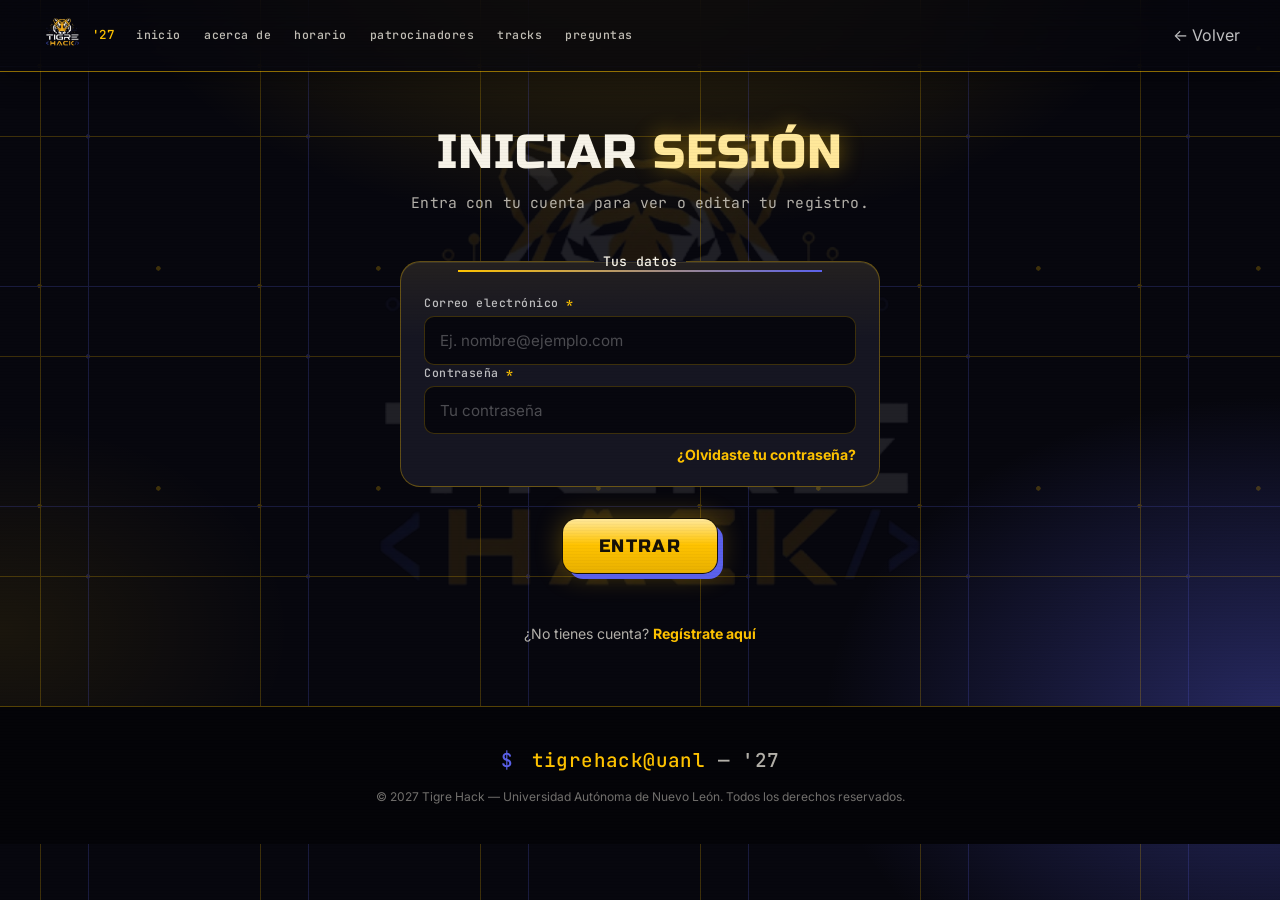
==== commit 97785d0a: "Actualiza fechas, tracks y datos reales de la primera edición. Co-authored-by: Cursor <cursoragent@c" ====
--- a/login.html
+++ b/login.html
@@ -11,8 +11,8 @@
   <link rel="stylesheet" href="css/base.css" />
   <link rel="stylesheet" href="css/laptop.css" />
   <link rel="stylesheet" href="css/celular.css" />
-  <link rel="stylesheet" href="css/tigre.css?v=round2" />
-  <link rel="stylesheet" href="css/registro.css?v=round1" />
+  <link rel="stylesheet" href="css/tigre.css?v=round3" />
+  <link rel="stylesheet" href="css/registro.css?v=round2" />
 </head>
 <body class="page-logo">
   <div class="tiger-bg"></div>
--- a/css/laptop.css
+++ b/css/laptop.css
@@ -75,7 +75,7 @@
     box-shadow: 9px 9px 0 #101010;
   }
 
-  .tracks-grid { grid-template-columns: repeat(4, 1fr); gap: 1.25rem; }
+  .tracks-grid { grid-template-columns: repeat(3, 1fr); gap: 1.25rem; }
   .track { padding: 1.75rem; transition: transform 0.15s, box-shadow 0.15s; }
   .track .icon { font-size: 1.7rem; width: 58px; height: 58px; }
   .track h3 { font-size: 1rem; }
--- a/css/tigre.css
+++ b/css/tigre.css
@@ -444,7 +444,10 @@
 body.page-logo .s-sub {
   opacity: 1;
   color: var(--muted);
-  font-weight: 500;
+  font-family: var(--mono);
+  font-size: 0.92rem;
+  font-weight: 400;
+  letter-spacing: 0.01em;
   max-width: 62ch;
 }
 
--- a/css/registro.css
+++ b/css/registro.css
@@ -47,7 +47,10 @@
 .reg-head .s-sub,
 .reg-sub {
   color: var(--muted);
-  font-weight: 500;
+  font-family: var(--mono);
+  font-size: 0.92rem;
+  font-weight: 400;
+  letter-spacing: 0.01em;
   max-width: 52ch;
   margin: 0 auto;
   line-height: 1.55;
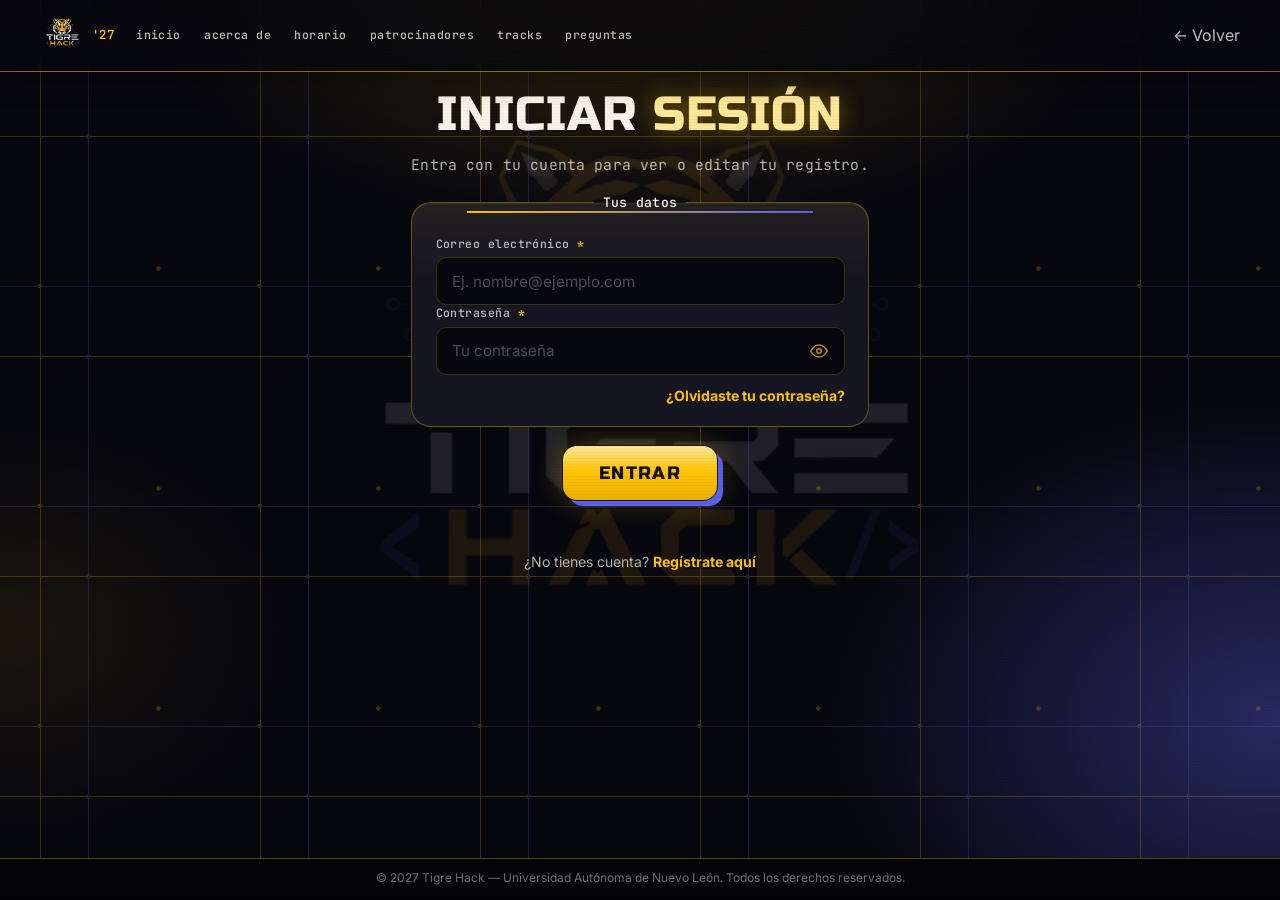
==== commit 195cfbb6: "Ajusta el login para caber sin scroll y poder ver la contraseña. Co-authored-by: Cursor <cursoragent" ====
--- a/login.html
+++ b/login.html
@@ -12,9 +12,9 @@
   <link rel="stylesheet" href="css/laptop.css" />
   <link rel="stylesheet" href="css/celular.css" />
   <link rel="stylesheet" href="css/tigre.css?v=round3" />
-  <link rel="stylesheet" href="css/registro.css?v=round2" />
+  <link rel="stylesheet" href="css/registro.css?v=round4" />
 </head>
-<body class="page-logo">
+<body class="page-logo page-login">
   <div class="tiger-bg"></div>
 
   <nav>
@@ -63,7 +63,21 @@
         </label>
         <label class="field">
           <span>Contraseña <b>*</b></span>
-          <input type="password" name="password" required placeholder="Tu contraseña" autocomplete="current-password" />
+          <div class="pass-wrap">
+            <input type="password" name="password" required placeholder="Tu contraseña" autocomplete="current-password" />
+            <button type="button" class="pass-toggle" aria-label="Mostrar contraseña" aria-pressed="false">
+              <svg class="eye-on" viewBox="0 0 24 24" fill="none" stroke="currentColor" stroke-width="2" stroke-linecap="round" stroke-linejoin="round" aria-hidden="true">
+                <path d="M1 12s4-8 11-8 11 8 11 8-4 8-11 8-11-8-11-8Z" />
+                <circle cx="12" cy="12" r="3" />
+              </svg>
+              <svg class="eye-off" viewBox="0 0 24 24" fill="none" stroke="currentColor" stroke-width="2" stroke-linecap="round" stroke-linejoin="round" aria-hidden="true">
+                <path d="M17.94 17.94A10.07 10.07 0 0 1 12 20c-7 0-11-8-11-8a18.45 18.45 0 0 1 5.06-5.94" />
+                <path d="M9.9 4.24A9.12 9.12 0 0 1 12 4c7 0 11 8 11 8a18.5 18.5 0 0 1-2.16 3.19" />
+                <path d="M14.12 14.12a3 3 0 0 1-4.24-4.24" />
+                <line x1="1" y1="1" x2="23" y2="23" />
+              </svg>
+            </button>
+          </div>
         </label>
         <p class="auth-link right"><a href="recuperar.html">¿Olvidaste tu contraseña?</a></p>
       </fieldset>
@@ -77,13 +91,13 @@
   </main>
 
   <footer>
-    <div class="f-logo"><span class="prompt">$</span> tigrehack@uanl <span class="dim">— '27</span></div>
     <p>© 2027 Tigre Hack — Universidad Autónoma de Nuevo León. Todos los derechos reservados.</p>
   </footer>
 
   <script src="js/auth.js?v=team2"></script>
   <script>
     setupMobileMenu();
+    setupPasswordToggles();
     if (currentUser()) window.location.replace("perfil.html");
 
     const loginForm = document.getElementById("loginForm");
--- a/css/registro.css
+++ b/css/registro.css
@@ -200,6 +200,9 @@
   height: 18px;
   display: block;
 }
+.pass-toggle .eye-off { display: none; }
+.pass-toggle[aria-pressed="true"] .eye-on { display: none; }
+.pass-toggle[aria-pressed="true"] .eye-off { display: block; }
 
 .check {
   display: flex;
@@ -324,6 +327,25 @@
 
 .auth-main { max-width: 520px; }
 
+body.page-login {
+  min-height: 100svh;
+  display: flex;
+  flex-direction: column;
+}
+body.page-login .auth-main {
+  flex: 1;
+  padding: 5.6rem 1.25rem 0.6rem;
+}
+body.page-login .reg-head {
+  margin-bottom: 1.1rem;
+}
+body.page-login .reg-actions {
+  margin-top: 1.15rem;
+}
+body.page-login footer {
+  padding: 0.7rem 1.25rem 0.95rem;
+}
+
 .block-hint {
   font-size: 0.82rem;
   color: var(--muted);
@@ -562,6 +584,7 @@
 
 @media (max-width: 768px) {
   .reg-main { padding: 6.5rem 1rem 3rem; }
+  body.page-login .auth-main { padding: 5.2rem 1rem 0.5rem; }
   .field-row { grid-template-columns: 1fr; gap: 0.9rem; }
   .reg-block { padding: 1.2rem 1rem 1.1rem; }
   .reg-actions .btn { width: 100%; }
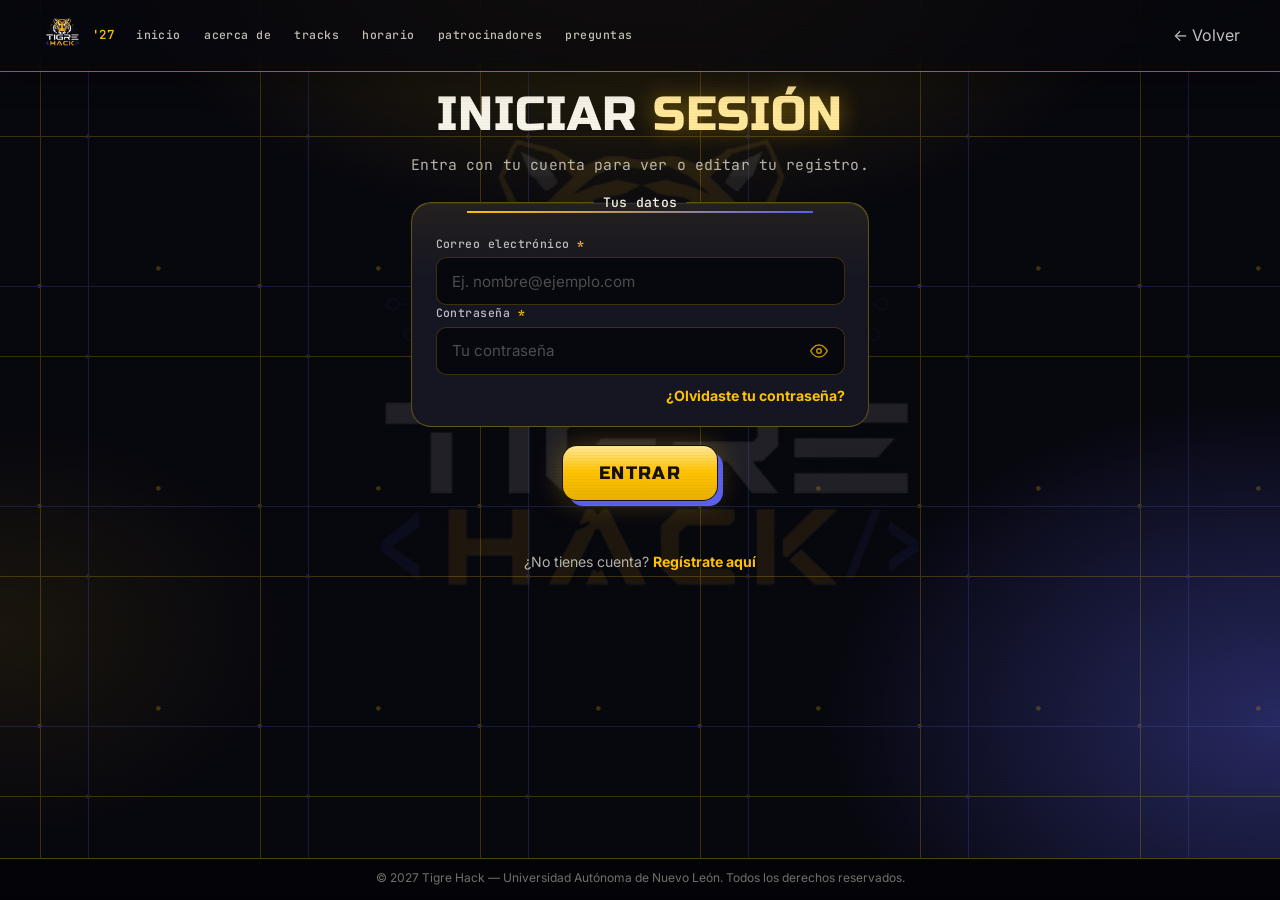
==== commit ed0477bc: "Ajusta el menú, el scroll de secciones y la barra del horario. Co-authored-by: Cursor <cursoragent@c" ====
--- a/login.html
+++ b/login.html
@@ -11,7 +11,7 @@
   <link rel="stylesheet" href="css/base.css" />
   <link rel="stylesheet" href="css/laptop.css" />
   <link rel="stylesheet" href="css/celular.css" />
-  <link rel="stylesheet" href="css/tigre.css?v=round3" />
+  <link rel="stylesheet" href="css/tigre.css?v=round4" />
   <link rel="stylesheet" href="css/registro.css?v=round4" />
 </head>
 <body class="page-logo page-login">
@@ -25,9 +25,9 @@
     <div class="nav-links">
       <a href="index.html">Inicio</a>
       <a href="index.html#about">Acerca de</a>
+      <a href="index.html#tracks">Tracks</a>
       <a href="index.html#schedule">Horario</a>
       <a href="index.html#sponsors">Patrocinadores</a>
-      <a href="index.html#tracks">Tracks</a>
       <a href="index.html#faq">Preguntas</a>
     </div>
     <div class="nav-right">
@@ -41,9 +41,9 @@
   <div class="mobile-menu" id="mobileMenu">
     <a href="index.html">Inicio</a>
     <a href="index.html#about">Acerca de</a>
+    <a href="index.html#tracks">Tracks</a>
     <a href="index.html#schedule">Horario</a>
     <a href="index.html#sponsors">Patrocinadores</a>
-    <a href="index.html#tracks">Tracks</a>
     <a href="index.html#faq">Preguntas</a>
     <a href="index.html" class="mobile-register">Volver al inicio</a>
   </div>
--- a/css/laptop.css
+++ b/css/laptop.css
@@ -23,11 +23,11 @@
     filter: drop-shadow(0 0 40px rgba(255, 195, 0, 0.25));
   }
   .hero-sub {
-    font-size: 1.05rem;
-    max-width: 640px;
-    margin: 0 auto 0.15rem;
+    font-size: 0.95rem;
+    max-width: none;
+    margin: 1.85rem auto 0.85rem;
   }
-  .hero-acts { margin: 0.1rem auto 0.45rem; }
+  .hero-acts { margin: 0 auto 0.6rem; }
 
   .countdown { gap: 2.5rem; }
   .count-num { font-size: 4.5rem; }
@@ -78,25 +78,30 @@
   .tracks-grid { grid-template-columns: repeat(3, 1fr); gap: 1.25rem; }
   .track { padding: 1.75rem; transition: transform 0.15s, box-shadow 0.15s; }
   .track .icon { font-size: 1.7rem; width: 58px; height: 58px; }
-  .track h3 { font-size: 1rem; }
+  .track h3 { font-size: 0.92rem; }
   .track p { font-size: 0.85rem; }
   .track:hover {
     transform: translate(-3px, -3px);
     box-shadow: 9px 9px 0 #101010;
   }
 
-  .timeline { max-width: 900px; }
-  body.page-logo .schedule { padding-bottom: 6rem; }
-  body.page-logo .sponsors { padding-top: 7rem; }
-  .t-body h3 { font-size: 1.05rem; }
-  .t-body p { font-size: 0.88rem; }
+  .timeline { max-width: 920px; }
+  body.page-logo .schedule .timeline { max-width: none; }
+  body.page-logo .about { padding-bottom: 2.2rem; }
+  body.page-logo .tracks { padding-top: 2.1rem; padding-bottom: 2.1rem; }
+  body.page-logo .schedule { padding: 0; }
+  body.page-logo .schedule-pin { padding: 1.6rem 2rem 2.6rem; }
+  body.page-logo .faq { padding: 3.4rem 2rem 3.5rem; }
+  body.page-logo .sponsors { padding: 3.4rem 2rem 2.2rem; }
+  .t-body h3 { font-size: 0.95rem; }
+  .t-body p { font-size: 0.76rem; }
 
   .sponsors .s-sub { margin: 0 auto 3rem; }
   .sponsors-row { gap: 2rem; }
   .sp-box { width: 170px; height: 85px; }
   .sp-box:hover { border-color: var(--yellow); opacity: 0.85; }
 
-  .faq-list { max-width: 740px; gap: 0.9rem; margin-left: auto; margin-right: auto; }
+  .faq-list { width: min(52rem, 100%); max-width: min(52rem, 100%); gap: 0.9rem; margin-left: auto; margin-right: auto; }
   .faq-q { padding: 1.1rem 1.4rem; font-size: 0.95rem; }
   .faq-a { padding: 0 1.4rem 1.1rem; font-size: 0.9rem; }
   .faq-item:hover { border-color: rgba(255, 195, 0, 0.25); }
--- a/css/celular.css
+++ b/css/celular.css
@@ -71,11 +71,12 @@
   }
   .hero-logo { width: min(320px, 88vw); margin: 0 auto -0.35rem; }
   .hero-sub {
-    font-size: 1.05rem;
-    margin: 0 auto 0.15rem;
-    max-width: 92vw;
+    font-size: clamp(0.62rem, 3.1vw, 0.82rem);
+    letter-spacing: 0.01em;
+    margin: 1.35rem auto 0.75rem;
+    max-width: none;
   }
-  .hero-acts { margin: 0.1rem auto 0.5rem; }
+  .hero-acts { margin: 0 auto 0.55rem; }
 
   .countdown { gap: 1.2rem; }
   .count-num { font-size: 3.1rem; }
@@ -127,8 +128,11 @@
   .day-tabs { max-width: none; }
   .day-tab { padding: 0.7rem 0.3rem 0.8rem; }
   .dt-num { font-size: 1.55rem; }
-  body.page-logo .schedule { padding-bottom: 4rem; }
-  body.page-logo .sponsors { padding-top: 5rem; }
+  body.page-logo .about { padding-bottom: 1.8rem; }
+  body.page-logo .tracks { padding-top: 1.8rem; padding-bottom: 1.8rem; }
+  body.page-logo .schedule { padding: 0; }
+  body.page-logo .schedule-pin { padding: 1.2rem 1rem 2rem; }
+  body.page-logo .sponsors { padding: 2.8rem 1.15rem 1.8rem; }
   .t-body h3 { font-size: 0.95rem; }
   .t-body p { font-size: 0.82rem; }
 
@@ -137,6 +141,7 @@
   .sp-box { width: 42%; height: 70px; }
 
   .faq-list { gap: 0.7rem; }
+  body.page-logo .faq { padding: 2.8rem 1.15rem 3rem; }
   .faq-q { padding: 1rem 1rem; font-size: 0.92rem; }
   .faq-a { padding: 0 1rem 1rem; font-size: 0.86rem; }
 
--- a/css/tigre.css
+++ b/css/tigre.css
@@ -40,6 +40,7 @@
 }
 
 body.page-logo {
+  --nav-h: 4.4rem;
   background: var(--bg);
   color: var(--blanco);
   font-family: var(--sans);
@@ -238,7 +239,7 @@
   letter-spacing: 0.04em;
   text-transform: none;
   padding: 0.45rem 0.9rem;
-  margin: 0 0 0.35rem;
+  margin: 0;
   backdrop-filter: none;
   position: relative;
   z-index: 3;
@@ -261,10 +262,15 @@
   color: var(--muted);
   opacity: 1;
   font-family: var(--mono);
-  font-size: 0.82rem;
+  font-size: clamp(0.68rem, 1.7vw, 0.95rem);
   font-weight: 400;
   letter-spacing: 0.02em;
-  margin: 0 auto 0.2rem;
+  word-spacing: 0;
+  text-align: center;
+  white-space: nowrap;
+  max-width: none;
+  width: 100%;
+  margin: 1.45rem auto 0.7rem;
   position: relative;
   z-index: 3;
 }
@@ -276,7 +282,7 @@
   align-items: center;
   justify-content: center;
   width: 100%;
-  margin: 0.15rem auto 0.55rem;
+  margin: 0 auto 0.6rem;
   text-align: center;
   position: relative;
   z-index: 3;
@@ -394,9 +400,15 @@
 }
 body.page-logo .tracks {
   background: radial-gradient(920px 320px at 50% 0%, rgba(255, 195, 0, 0.12), transparent 72%);
+  padding-top: 2.2rem;
+  padding-bottom: 2.2rem;
+  scroll-margin-top: var(--nav-h);
 }
 body.page-logo .sponsors {
   background: linear-gradient(180deg, rgba(91, 97, 234, 0.18) 0%, transparent 52%);
+}
+body.page-logo .about {
+  padding-bottom: 2.4rem;
 }
 
 .tag {
@@ -452,13 +464,254 @@
 }
 
 body.page-logo .schedule {
-  min-height: 100svh;
+  height: auto;
+  min-height: calc(100svh - var(--nav-h));
   box-sizing: border-box;
-  padding-bottom: 12vh;
-  scroll-margin-top: 0;
+  padding: 0;
+  scroll-margin-top: var(--nav-h);
+  display: flex;
+  flex-direction: column;
+  border-bottom: 1px solid var(--linea);
+  background: transparent;
+}
+body.page-logo .schedule-pin {
+  position: relative;
+  top: auto;
+  flex: 1;
+  min-height: calc(100svh - var(--nav-h));
+  box-sizing: border-box;
+  padding: 1.4rem 1.5rem 2.4rem;
+  display: flex;
+  flex-direction: column;
+  justify-content: flex-start;
+  overflow: hidden;
+  border-bottom: 0;
+  background: linear-gradient(180deg, rgba(255, 195, 0, 0.1) 0%, transparent 48%);
+}
+body.page-logo .schedule .container {
+  width: 100%;
+  flex: 1;
+  min-height: 0;
+  display: flex;
+  flex-direction: column;
+}
+body.page-logo .schedule .s-title {
+  font-size: clamp(1.5rem, 3vw, 2.1rem);
+  margin-bottom: 0.3rem;
+}
+body.page-logo .schedule .s-title.clawed::after {
+  bottom: -0.32rem;
+  width: 64px;
+}
+body.page-logo .schedule .s-sub {
+  margin: 0.4rem auto 0.7rem;
+  font-size: 0.82rem;
+}
+body.page-logo .schedule-board {
+  display: flex;
+  align-items: center;
+  flex: 0 1 auto;
+  width: 100%;
+  min-height: 0;
+  margin-top: auto;
+  margin-bottom: auto;
+  overflow-x: scroll;
+  overflow-y: hidden;
+  padding: 0.2rem 0 0.35rem;
+  scroll-snap-type: x proximity;
+  overscroll-behavior-x: contain;
+  -webkit-overflow-scrolling: touch;
+}
+body.page-logo .schedule-board::-webkit-scrollbar {
+  height: 10px;
+  background: rgba(255, 195, 0, 0.2);
+}
+body.page-logo .schedule-board::-webkit-scrollbar-track,
+body.page-logo .schedule-board::-webkit-scrollbar-track:hover,
+body.page-logo .schedule-board::-webkit-scrollbar-track:active {
+  background: rgba(255, 195, 0, 0.2);
+  border-radius: 99px;
+  box-shadow: none;
+}
+body.page-logo .schedule-board::-webkit-scrollbar-thumb,
+body.page-logo .schedule-board::-webkit-scrollbar-thumb:hover,
+body.page-logo .schedule-board::-webkit-scrollbar-thumb:active,
+body.page-logo .schedule-board::-webkit-scrollbar-thumb:window-inactive,
+body.page-logo .schedule-board::-webkit-scrollbar-thumb:horizontal,
+body.page-logo .schedule-board::-webkit-scrollbar-thumb:horizontal:hover,
+body.page-logo .schedule-board::-webkit-scrollbar-thumb:horizontal:active {
+  background: #ffc300 !important;
+  background-color: #ffc300 !important;
+  background-image: none !important;
+  border: 0;
+  border-radius: 99px;
+  box-shadow: none;
+  opacity: 1;
+  filter: none;
+}
+body.page-logo .schedule-board::-webkit-scrollbar-button {
+  display: block;
+  width: 14px;
+  height: 10px;
+  border: 0;
+  background-color: transparent;
+  background-repeat: no-repeat;
+  background-position: center;
+  background-size: 9px 9px;
+}
+body.page-logo .schedule-board::-webkit-scrollbar-button:horizontal:start:increment,
+body.page-logo .schedule-board::-webkit-scrollbar-button:horizontal:end:decrement {
+  display: none;
+  width: 0;
+}
+body.page-logo .schedule-board::-webkit-scrollbar-button:horizontal:decrement,
+body.page-logo .schedule-board::-webkit-scrollbar-button:horizontal:decrement:hover,
+body.page-logo .schedule-board::-webkit-scrollbar-button:horizontal:decrement:active {
+  background-image: url("data:image/svg+xml,%3Csvg xmlns='http://www.w3.org/2000/svg' viewBox='0 0 10 10'%3E%3Cpath fill='%23ffc300' d='M7.2 1.2 3.2 5l4 3.8'/%3E%3C/svg%3E");
+}
+body.page-logo .schedule-board::-webkit-scrollbar-button:horizontal:increment,
+body.page-logo .schedule-board::-webkit-scrollbar-button:horizontal:increment:hover,
+body.page-logo .schedule-board::-webkit-scrollbar-button:horizontal:increment:active {
+  background-image: url("data:image/svg+xml,%3Csvg xmlns='http://www.w3.org/2000/svg' viewBox='0 0 10 10'%3E%3Cpath fill='%23ffc300' d='M2.8 1.2 6.8 5l-4 3.8'/%3E%3C/svg%3E");
+}
+body.page-logo .schedule .timeline,
+body.page-logo .schedule .timeline.is-on,
+body.page-logo .schedule .timeline:not(.is-on) {
+  display: flex !important;
+  flex-direction: row;
+  align-items: stretch;
+  width: max-content;
+  max-width: none;
+  min-height: 22rem;
+  height: auto;
+  margin: 0;
+  padding: 0.4rem 1.5rem;
+  position: relative;
+  opacity: 1;
+  transform: none;
+  pointer-events: auto;
+  visibility: visible;
+}
+body.page-logo .schedule .timeline::before {
+  left: 1.5rem;
+  right: 1.5rem;
+  top: 50%;
+  bottom: auto;
+  width: auto;
+  height: 2px;
+  transform: none;
+  z-index: 0;
+  background: repeating-linear-gradient(
+    90deg,
+    var(--circuito) 0 10px,
+    transparent 10px 16px
+  );
+}
+body.page-logo .schedule .t-marker {
+  flex: 0 0 8.2rem;
+  width: 8.2rem;
+  display: flex;
+  flex-direction: column;
+  align-items: center;
+  justify-content: center;
+  align-self: center;
+  z-index: 2;
+  padding: 0.55rem 0.6rem;
+  border-radius: 16px;
+  background: var(--gold-grad);
+  color: var(--ink);
+  box-shadow: 0 8px 22px rgba(255, 195, 0, 0.28);
+  scroll-snap-align: center;
+}
+body.page-logo .schedule .t-marker .dt-num {
+  color: var(--ink);
+  font-size: 1.35rem;
+  margin-bottom: 0.05rem;
+}
+body.page-logo .schedule .t-marker b {
+  font-family: var(--mono);
+  font-weight: 500;
+  font-size: 0.78rem;
+  text-transform: lowercase;
+}
+body.page-logo .schedule .t-marker small {
+  font-family: var(--mono);
+  font-size: 0.58rem;
+  text-transform: lowercase;
+  margin-top: 0.1rem;
+}
+body.page-logo .schedule .t-item {
+  display: grid;
+  grid-template-columns: 1fr;
+  grid-template-rows: 1fr 16px 1fr;
+  width: 15.6rem;
+  flex: 0 0 15.6rem;
+  column-gap: 0;
+  padding: 0 0.55rem;
+  min-height: 22rem;
+  height: auto;
+  align-items: center;
+  scroll-snap-align: center;
+}
+body.page-logo .schedule .t-dot,
+body.page-logo .schedule .t-dot.paw {
+  grid-column: 1;
+  grid-row: 2;
+  margin: 0;
+  justify-self: center;
+  align-self: center;
+  z-index: 2;
+}
+body.page-logo .schedule .t-item:nth-of-type(odd) .t-body,
+body.page-logo .schedule .t-item:nth-of-type(even) .t-body {
+  grid-column: 1;
+  text-align: left;
+}
+body.page-logo .schedule .t-item:nth-of-type(odd) .t-body {
+  grid-row: 1;
+  align-self: end;
+  margin-bottom: 0.45rem;
+}
+body.page-logo .schedule .t-item:nth-of-type(even) .t-body {
+  grid-row: 3;
+  align-self: start;
+  margin-top: 0.45rem;
+}
+body.page-logo .schedule .t-item:nth-of-type(odd) .t-body h3,
+body.page-logo .schedule .t-item:nth-of-type(even) .t-body h3 {
+  justify-content: flex-start;
+}
+body.page-logo .schedule .t-item:nth-of-type(odd) .t-body::before,
+body.page-logo .schedule .t-item:nth-of-type(even) .t-body::before {
+  left: 1rem;
+  right: auto;
 }
 body.page-logo .sponsors {
-  padding-top: 8rem;
+  min-height: calc(100svh - var(--nav-h));
+  box-sizing: border-box;
+  padding: 3.4rem 1.5rem 2.2rem;
+  scroll-margin-top: var(--nav-h);
+  display: flex;
+  flex-direction: column;
+  justify-content: flex-start;
+}
+body.page-logo .sponsors .container {
+  width: 100%;
+  flex: 1;
+  display: flex;
+  flex-direction: column;
+  min-height: 0;
+}
+body.page-logo .sponsors .s-title {
+  font-size: clamp(1.5rem, 3vw, 2.1rem);
+  margin-bottom: 0.3rem;
+}
+body.page-logo .sponsors .s-sub {
+  margin: 0.5rem auto 1.6rem;
+}
+body.page-logo .sponsors-row {
+  flex: 1;
+  align-content: center;
 }
 
 body.page-logo .stat-strip {
@@ -551,8 +804,11 @@
   font-family: var(--display);
   text-transform: uppercase;
   color: var(--blanco);
-  line-height: 1.1;
+  line-height: 1.15;
   font-weight: 400;
+}
+body.page-logo .track h3 {
+  font-size: clamp(0.78rem, 1.4vw, 0.95rem);
 }
 body.page-logo .card p,
 body.page-logo .track p {
@@ -633,7 +889,7 @@
   background: transparent;
   clip-path: none;
   overflow: visible;
-  max-width: 540px;
+  max-width: 560px;
 }
 body.page-logo .day-tab {
   font-family: var(--sans);
@@ -641,23 +897,23 @@
   font-weight: 400;
   letter-spacing: 0.04em;
   text-transform: none;
-  border-radius: var(--radius);
-  border: 1px solid var(--linea);
-  border-right: 1px solid var(--linea);
-  background: var(--panel);
-  color: var(--muted);
+  border-radius: 18px;
+  border: 1px solid rgba(91, 97, 234, 0.42);
+  border-right: 1px solid rgba(91, 97, 234, 0.42);
+  background: #12121c;
+  color: var(--circuito);
   backdrop-filter: none;
   box-shadow: none;
   clip-path: none;
-  padding: 0.85rem 0.5rem 0.95rem;
-}
-body.page-logo .day-tab:last-child { border-right: 1px solid var(--linea); }
+  padding: 0.45rem 0.45rem 0.5rem;
+}
+body.page-logo .day-tab:last-child { border-right: 1px solid rgba(91, 97, 234, 0.42); }
 body.page-logo .dt-num {
   font-family: var(--mono);
-  font-size: 2.1rem;
+  font-size: 1.45rem;
   line-height: 1;
-  color: var(--oro);
-  margin-bottom: 0.2rem;
+  color: var(--circuito);
+  margin-bottom: 0.08rem;
 }
 body.page-logo .day-tab b {
   font-family: var(--mono);
@@ -668,38 +924,41 @@
   color: inherit;
 }
 body.page-logo .day-tab small {
-  margin-top: 0.2rem;
+  margin-top: 0.18rem;
   font-size: 0.62rem;
   font-weight: 500;
   letter-spacing: 0.04em;
   text-transform: lowercase;
   font-family: var(--mono);
-  color: var(--circuito);
+  color: inherit;
+  opacity: 0.85;
 }
 body.page-logo .day-tab:hover {
   transform: none;
   border-color: var(--oro);
   color: var(--oro);
-  background: var(--panel);
+  background: #12121c;
   box-shadow: none;
 }
+body.page-logo .day-tab:hover .dt-num { color: var(--oro); }
 body.page-logo .day-tab.active {
   background: var(--gold-grad);
   border-color: var(--oro);
   color: var(--ink);
-  box-shadow: 5px 5px 0 var(--circuito);
+  box-shadow: 0 10px 28px rgba(255, 195, 0, 0.32);
 }
 body.page-logo .day-tab.active .dt-num,
-body.page-logo .day-tab.active small { color: var(--ink); }
+body.page-logo .day-tab.active small { color: var(--ink); opacity: 1; }
+body.page-logo .day-tab.active:hover .dt-num { color: var(--ink); }
 
 body.page-logo .timeline {
-  max-width: 900px;
+  max-width: 920px;
   width: 100%;
   margin: 0 auto;
   text-align: left;
   background: transparent;
   border: 0;
-  padding: 0.4rem 0 0;
+  padding: 0;
   clip-path: none;
   box-shadow: none;
 }
@@ -708,25 +967,26 @@
   content: "";
   position: absolute;
   left: 50%;
-  top: 12px;
-  bottom: 18px;
+  top: 0.7rem;
+  bottom: 0.7rem;
   width: 2px;
   transform: translateX(-50%);
   background: repeating-linear-gradient(
     180deg,
-    var(--oro) 0 12px,
-    var(--circuito) 12px 16px
+    var(--circuito) 0 5px,
+    transparent 5px 9px
   );
+  opacity: 0.9;
 }
 body.page-logo .timeline::after { display: none; }
 body.page-logo .t-item {
   display: grid;
   grid-template-columns: 1fr 22px 1fr;
-  column-gap: 1.35rem;
+  column-gap: 1.5rem;
   row-gap: 0;
   border: 0;
   background: transparent;
-  padding: 0 0 1.35rem;
+  padding: 0 0 clamp(0.28rem, 1.1vh, 0.5rem);
   color: var(--blanco);
   align-items: start;
   position: relative;
@@ -739,9 +999,9 @@
   grid-column: 2;
   grid-row: 1;
   display: block;
-  width: 16px;
-  height: 16px;
-  margin: 1.2rem 0 0;
+  width: 11px;
+  height: 11px;
+  margin: 0.7rem 0 0;
   justify-self: center;
   box-sizing: border-box;
   border-radius: 50%;
@@ -756,7 +1016,7 @@
 body.page-logo .t-item.highlight .t-dot.paw {
   background: var(--oro);
   border: 0;
-  box-shadow: 0 0 0 4px var(--bg), 0 0 14px rgba(255, 195, 0, 0.55);
+  box-shadow: 0 0 0 4px var(--bg), 0 0 16px rgba(255, 195, 0, 0.7);
   animation: nodo-pulso 1.8s ease-in-out infinite;
 }
 body.page-logo .t-item.highlight .t-dot.paw::after { display: none; }
@@ -764,8 +1024,8 @@
 body.page-logo .t-item.highlight::after { display: none; }
 
 @keyframes nodo-pulso {
-  0%, 100% { box-shadow: 0 0 0 4px var(--bg), 0 0 6px rgba(255, 195, 0, 0.25); }
-  50% { box-shadow: 0 0 0 4px var(--bg), 0 0 18px rgba(255, 195, 0, 0.8); }
+  0%, 100% { box-shadow: 0 0 0 5px var(--bg), 0 0 6px rgba(255, 195, 0, 0.25); }
+  50% { box-shadow: 0 0 0 5px var(--bg), 0 0 18px rgba(255, 195, 0, 0.8); }
 }
 
 body.page-logo .t-item:nth-of-type(odd) .t-body {
@@ -780,11 +1040,11 @@
 }
 body.page-logo .time {
   font-family: var(--mono);
-  font-size: 0.78rem;
+  font-size: 0.7rem;
   letter-spacing: 0.02em;
   text-transform: none;
   color: var(--oro);
-  margin: 0 0 0.35rem;
+  margin: 0 0 0.18rem;
   padding-top: 0;
 }
 body.page-logo .time::before {
@@ -799,11 +1059,11 @@
   display: block;
   width: 100%;
   height: auto;
-  background: var(--panel);
-  border: 1px solid var(--linea);
-  padding: 1rem 1.15rem 1.1rem;
+  background: rgba(16, 16, 26, 0.92);
+  border: 1px solid rgba(91, 97, 234, 0.32);
+  padding: clamp(0.45rem, 1.35vh, 0.7rem) 0.95rem clamp(0.48rem, 1.35vh, 0.72rem);
   clip-path: none;
-  border-radius: var(--radius-lg);
+  border-radius: 16px;
   box-shadow: none;
   box-sizing: border-box;
   position: relative;
@@ -813,48 +1073,57 @@
   content: "";
   position: absolute;
   top: 0;
-  left: 18%;
-  right: 18%;
   height: 2px;
+  width: 34%;
   background: var(--oro);
+  box-shadow: 0 0 10px rgba(255, 195, 0, 0.55);
+}
+body.page-logo .t-item:nth-of-type(odd) .t-body::before {
+  left: auto;
+  right: 1.05rem;
+}
+body.page-logo .t-item:nth-of-type(even) .t-body::before {
+  left: 1.05rem;
+  right: auto;
 }
 body.page-logo .t-item.highlight .t-body {
-  border-color: var(--oro);
-  box-shadow: 6px 6px 0 var(--circuito);
+  border-color: rgba(255, 195, 0, 0.38);
+  box-shadow: none;
 }
 body.page-logo .t-body h3 {
   font-family: var(--display);
-  font-size: 1.08rem;
+  font-size: 0.92rem;
   text-transform: uppercase;
-  line-height: 1.2;
+  line-height: 1.15;
   font-weight: 400;
-  color: var(--blanco);
+  color: var(--oro);
   display: flex;
   flex-wrap: wrap;
   align-items: center;
-  gap: 0.45rem;
+  gap: 0.4rem;
 }
 body.page-logo .t-item:nth-of-type(odd) .t-body h3 { justify-content: flex-end; }
 body.page-logo .t-body p {
   opacity: 1;
   font-weight: 500;
+  font-family: var(--mono);
   color: var(--muted);
-  font-size: 0.88rem;
-  margin-top: 0.3rem;
-  line-height: 1.45;
+  font-size: 0.74rem;
+  margin-top: 0.18rem;
+  line-height: 1.35;
 }
 body.page-logo .t-item.highlight .t-body h3 { color: var(--oro); }
-body.page-logo .t-item.highlight .t-body h3::after {
-  content: "key";
-  font-family: var(--mono);
-  font-size: 0.62rem;
+body.page-logo .t-key {
+  display: inline-block;
+  font-family: var(--mono);
+  font-size: 0.58rem;
   letter-spacing: 0.08em;
   text-transform: lowercase;
   color: var(--ink);
   background: var(--gold-grad);
-  padding: 0.18rem 0.4rem 0.12rem;
+  padding: 0.16rem 0.42rem 0.12rem;
   border-radius: 6px;
-  clip-path: none;
+  line-height: 1.2;
 }
 body.page-logo .sp-box {
   flex-direction: column;
@@ -892,8 +1161,49 @@
   opacity: 1;
 }
 
-body.page-logo .faq-list { gap: 0.75rem; margin-left: auto; margin-right: auto; text-align: left; }
-body.page-logo .faq-item { border-radius: var(--radius-lg); text-align: left; }
+body.page-logo .faq {
+  min-height: 100svh;
+  box-sizing: border-box;
+  padding: 3.4rem 1.5rem 3.5rem;
+  scroll-margin-top: var(--nav-h);
+  display: flex;
+  flex-direction: column;
+  justify-content: flex-start;
+}
+body.page-logo .faq .s-title {
+  font-size: clamp(1.5rem, 3vw, 2.1rem);
+  margin-bottom: 0.3rem;
+}
+body.page-logo .faq .s-sub {
+  margin: 0.5rem auto 2.4rem;
+}
+body.page-logo .faq .container {
+  width: 100%;
+  display: flex;
+  flex-direction: column;
+  align-items: center;
+}
+body.page-logo .faq-list {
+  width: min(52rem, 100%);
+  max-width: min(52rem, 100%);
+  min-width: min(52rem, 100%);
+  min-height: 0;
+  gap: 0.75rem;
+  margin: 0 auto;
+  text-align: left;
+  align-items: stretch;
+  box-sizing: border-box;
+}
+body.page-logo .faq-item {
+  width: 100%;
+  min-width: 100%;
+  max-width: 100%;
+  box-sizing: border-box;
+  border-radius: var(--radius-lg);
+  text-align: left;
+  flex: 0 0 auto;
+  align-self: stretch;
+}
 body.page-logo .faq-q {
   font-family: var(--mono);
   font-size: 0.92rem;
@@ -989,14 +1299,7 @@
   border-top: 1px solid var(--linea);
 }
 body.page-logo .f-logo {
-  font-family: var(--mono);
-  font-weight: 500;
-  text-transform: none;
-  letter-spacing: 0.02em;
-  color: var(--oro);
-  background: none;
-  -webkit-background-clip: unset;
-  background-clip: unset;
+  display: none;
 }
 body.page-logo .f-logo .prompt { color: var(--circuito); margin-right: 0.4rem; }
 body.page-logo .f-logo .dim { color: var(--muted); }
@@ -1016,36 +1319,66 @@
 
 @media (min-width: 769px) {
   body.page-logo .hero-logo { margin-bottom: calc(480px * -131 / 500 + 8px); }
-  body.page-logo .hero-tag { margin: 0 0 0.2rem; }
-  body.page-logo .hero-sub { margin: 0 auto 0.1rem; }
-  .hero-acts { margin: 0.05rem auto 0.35rem; }
+  body.page-logo .hero-tag { margin: 0; }
+  body.page-logo .hero-sub {
+    font-size: 0.95rem;
+    letter-spacing: 0.02em;
+    margin: 1.85rem auto 0.85rem;
+  }
+  .hero-acts { margin: 0 auto 0.6rem; }
   .btn { font-size: 1.15rem; padding: 1rem 2.2rem; }
 }
 
 @media (max-width: 768px) {
+  body.page-logo { --nav-h: 3.9rem; }
   body.page-logo .hero-logo { margin-bottom: calc(min(320px, 88vw) * -131 / 500 + 6px); }
   .btn { font-size: 1rem; padding: 0.85rem 1.4rem; }
   body.page-logo .dt-num { font-size: 1.55rem; }
   body.page-logo .day-tab { padding: 0.7rem 0.35rem 0.8rem; }
   body.page-logo .day-tab b { font-size: 0.72rem; }
-  body.page-logo .timeline::before {
-    left: 8px;
+  body.page-logo .schedule .timeline::before {
+    left: 1.1rem;
+    right: 1.1rem;
+    top: 50%;
+    bottom: auto;
+    width: auto;
+    height: 2px;
     transform: none;
   }
-  body.page-logo .t-item {
-    grid-template-columns: 16px 1fr;
-    column-gap: 0.85rem;
+  body.page-logo .schedule .t-item {
+    width: 13.4rem;
+    flex: 0 0 13.4rem;
+    grid-template-columns: 1fr;
+    grid-template-rows: 1fr 16px 1fr;
+    min-height: 20rem;
+    height: auto;
   }
-  body.page-logo .t-dot {
+  body.page-logo .schedule .t-dot {
     grid-column: 1;
-    margin-top: 1.15rem;
+    grid-row: 2;
+    margin: 0;
   }
-  body.page-logo .t-item:nth-of-type(odd) .t-body,
-  body.page-logo .t-item:nth-of-type(even) .t-body {
-    grid-column: 2;
+  body.page-logo .schedule .t-item:nth-of-type(odd) .t-body,
+  body.page-logo .schedule .t-item:nth-of-type(even) .t-body {
+    grid-column: 1;
     text-align: left;
   }
-  body.page-logo .t-item:nth-of-type(odd) .t-body h3 { justify-content: flex-start; }
+  body.page-logo .schedule .t-item:nth-of-type(odd) .t-body {
+    grid-row: 1;
+  }
+  body.page-logo .schedule .t-item:nth-of-type(even) .t-body {
+    grid-row: 3;
+  }
+  body.page-logo .schedule .t-item:nth-of-type(odd) .t-body h3,
+  body.page-logo .schedule .t-item:nth-of-type(even) .t-body h3 {
+    justify-content: flex-start;
+  }
+  body.page-logo .schedule .t-item:nth-of-type(odd) .t-body::before,
+  body.page-logo .schedule .t-item:nth-of-type(even) .t-body::before {
+    left: 1rem;
+    right: auto;
+  }
+  body.page-logo .schedule-board { min-height: 0; }
   .nav-cta { font-size: 0.72rem; padding: 0.45rem 0.85rem; }
   body.page-logo .countdown { flex-wrap: wrap; gap: 0.9rem 1.1rem; }
   body.page-logo .count-block { flex: 0 0 auto; width: auto; }
@@ -1059,4 +1392,10 @@
 @media (prefers-reduced-motion: reduce) {
   .ticker-in { animation: none; }
   body.page-logo .t-item.highlight .t-dot { animation: none; }
-}
+  body.page-logo .schedule-board .timeline,
+  body.page-logo .schedule-board .timeline.is-on,
+  body.page-logo .schedule-board .timeline:not(.is-on) {
+    transition: none;
+    transform: none;
+  }
+}
--- a/css/registro.css
+++ b/css/registro.css
@@ -13,7 +13,7 @@
   margin-bottom: 2.4rem;
 }
 .reg-head:has(.reg-sub[hidden]),
-.reg-head:not(:has(.reg-sub)) {
+.reg-head:not(:has(.reg-sub)):not(:has(.s-sub)) {
   margin-bottom: 0;
 }
 .reg-head:not(:has(.reg-sub)) + .cuenta-panel,
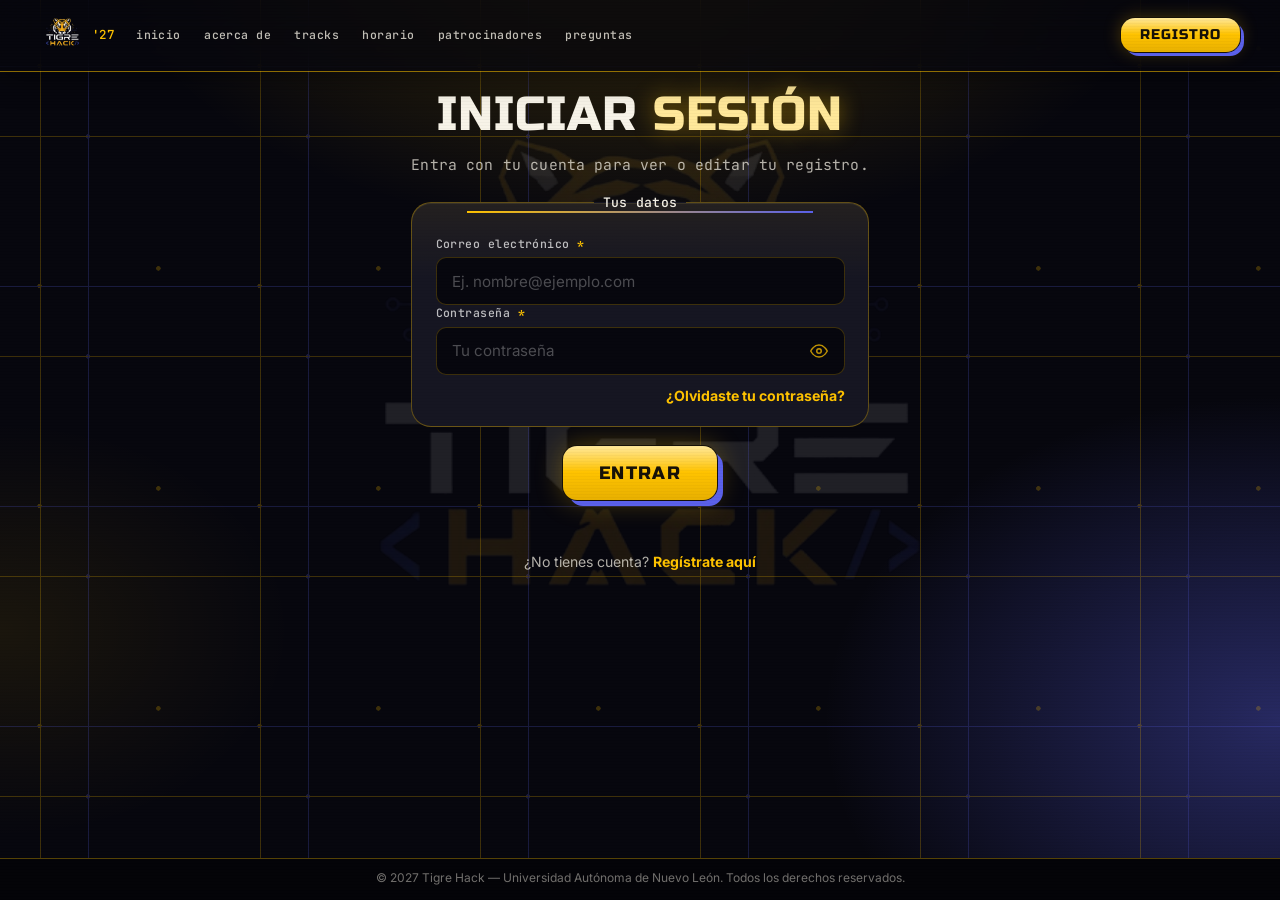
==== commit 79400cd6: "Ajusta horario, Tracks, menú de cuenta y el registro con SQLite. Co-authored-by: Cursor <cursoragent" ====
--- a/login.html
+++ b/login.html
@@ -11,7 +11,7 @@
   <link rel="stylesheet" href="css/base.css" />
   <link rel="stylesheet" href="css/laptop.css" />
   <link rel="stylesheet" href="css/celular.css" />
-  <link rel="stylesheet" href="css/tigre.css?v=round4" />
+  <link rel="stylesheet" href="css/tigre.css?v=round59" />
   <link rel="stylesheet" href="css/registro.css?v=round4" />
 </head>
 <body class="page-logo page-login">
@@ -31,7 +31,7 @@
       <a href="index.html#faq">Preguntas</a>
     </div>
     <div class="nav-right">
-      <a href="index.html" class="nav-back">← Volver</a>
+      <a href="registro.html" class="nav-cta">Registro</a>
     </div>
     <button class="menu-btn" id="menuBtn" type="button" aria-label="Abrir menú">
       <span></span><span></span><span></span>
@@ -45,7 +45,7 @@
     <a href="index.html#schedule">Horario</a>
     <a href="index.html#sponsors">Patrocinadores</a>
     <a href="index.html#faq">Preguntas</a>
-    <a href="index.html" class="mobile-register">Volver al inicio</a>
+    <a href="registro.html" class="mobile-register">Registro</a>
   </div>
 
   <main class="reg-main auth-main">
@@ -94,11 +94,13 @@
     <p>© 2027 Tigre Hack — Universidad Autónoma de Nuevo León. Todos los derechos reservados.</p>
   </footer>
 
-  <script src="js/auth.js?v=team2"></script>
+  <script src="js/auth.js?v=team3"></script>
   <script>
     setupMobileMenu();
     setupPasswordToggles();
-    if (currentUser()) window.location.replace("perfil.html");
+    authReady.then((user) => {
+      if (user) window.location.replace("perfil.html");
+    });
 
     const loginForm = document.getElementById("loginForm");
     const loginNote = document.getElementById("loginNote");
--- a/css/tigre.css
+++ b/css/tigre.css
@@ -399,10 +399,33 @@
   color: var(--blanco);
 }
 body.page-logo .tracks {
+  min-height: calc(100svh - var(--nav-h));
+  box-sizing: border-box;
   background: radial-gradient(920px 320px at 50% 0%, rgba(255, 195, 0, 0.12), transparent 72%);
-  padding-top: 2.2rem;
-  padding-bottom: 2.2rem;
+  padding: 3.4rem 1.5rem 2.2rem;
   scroll-margin-top: var(--nav-h);
+  display: flex;
+  flex-direction: column;
+  justify-content: flex-start;
+}
+body.page-logo .tracks .container {
+  width: 100%;
+  flex: 1;
+  display: flex;
+  flex-direction: column;
+  min-height: 0;
+}
+body.page-logo .tracks .s-title {
+  font-size: clamp(1.5rem, 3vw, 2.1rem);
+  margin-bottom: 0.3rem;
+}
+body.page-logo .tracks .s-sub {
+  margin: 0.5rem auto 1.6rem;
+}
+body.page-logo .tracks-grid {
+  flex: 1;
+  align-content: center;
+  width: 100%;
 }
 body.page-logo .sponsors {
   background: linear-gradient(180deg, rgba(91, 97, 234, 0.18) 0%, transparent 52%);
@@ -507,72 +530,79 @@
   margin: 0.4rem auto 0.7rem;
   font-size: 0.82rem;
 }
-body.page-logo .schedule-board {
+body.page-logo .schedule-track {
+  position: relative;
   display: flex;
   align-items: center;
   flex: 0 1 auto;
   width: 100%;
+  min-width: 0;
   min-height: 0;
   margin-top: auto;
   margin-bottom: auto;
-  overflow-x: scroll;
+  padding: 0 3.4rem;
+}
+body.page-logo .sched-arrow {
+  position: absolute;
+  top: 50%;
+  z-index: 4;
+  display: flex;
+  align-items: center;
+  justify-content: center;
+  width: 3.2rem;
+  height: 5.6rem;
+  padding: 0;
+  border: 0;
+  border-radius: 0;
+  background: none;
+  box-shadow: none;
+  color: var(--oro);
+  cursor: pointer;
+  transform: translateY(-50%);
+}
+body.page-logo .sched-arrow svg {
+  display: block;
+  width: 2.4rem;
+  height: 4.8rem;
+}
+body.page-logo #schedPrev { left: 0; }
+body.page-logo #schedNext { right: 0; }
+body.page-logo .sched-arrow:hover:not(:disabled) {
+  color: var(--oro-hi);
+  filter: drop-shadow(0 0 12px rgba(255, 195, 0, 0.55));
+}
+body.page-logo .sched-arrow:disabled {
+  opacity: 0.28;
+  cursor: default;
+  filter: none;
+}
+body.page-logo .schedule-board {
+  display: block;
+  flex: 1 1 auto;
+  width: 100%;
+  min-width: 0;
+  min-height: 0;
+  overflow-x: auto;
   overflow-y: hidden;
-  padding: 0.2rem 0 0.35rem;
-  scroll-snap-type: x proximity;
+  padding: 0.2rem 0;
   overscroll-behavior-x: contain;
   -webkit-overflow-scrolling: touch;
+  scrollbar-width: none;
+  -ms-overflow-style: none;
+  cursor: grab;
+}
+body.page-logo .schedule-board.is-dragging {
+  cursor: grabbing;
+  user-select: none;
 }
 body.page-logo .schedule-board::-webkit-scrollbar {
-  height: 10px;
-  background: rgba(255, 195, 0, 0.2);
-}
-body.page-logo .schedule-board::-webkit-scrollbar-track,
-body.page-logo .schedule-board::-webkit-scrollbar-track:hover,
-body.page-logo .schedule-board::-webkit-scrollbar-track:active {
-  background: rgba(255, 195, 0, 0.2);
-  border-radius: 99px;
-  box-shadow: none;
-}
-body.page-logo .schedule-board::-webkit-scrollbar-thumb,
-body.page-logo .schedule-board::-webkit-scrollbar-thumb:hover,
-body.page-logo .schedule-board::-webkit-scrollbar-thumb:active,
-body.page-logo .schedule-board::-webkit-scrollbar-thumb:window-inactive,
-body.page-logo .schedule-board::-webkit-scrollbar-thumb:horizontal,
-body.page-logo .schedule-board::-webkit-scrollbar-thumb:horizontal:hover,
-body.page-logo .schedule-board::-webkit-scrollbar-thumb:horizontal:active {
-  background: #ffc300 !important;
-  background-color: #ffc300 !important;
-  background-image: none !important;
-  border: 0;
-  border-radius: 99px;
-  box-shadow: none;
-  opacity: 1;
-  filter: none;
-}
-body.page-logo .schedule-board::-webkit-scrollbar-button {
-  display: block;
-  width: 14px;
-  height: 10px;
-  border: 0;
-  background-color: transparent;
-  background-repeat: no-repeat;
-  background-position: center;
-  background-size: 9px 9px;
-}
-body.page-logo .schedule-board::-webkit-scrollbar-button:horizontal:start:increment,
-body.page-logo .schedule-board::-webkit-scrollbar-button:horizontal:end:decrement {
   display: none;
   width: 0;
-}
-body.page-logo .schedule-board::-webkit-scrollbar-button:horizontal:decrement,
-body.page-logo .schedule-board::-webkit-scrollbar-button:horizontal:decrement:hover,
-body.page-logo .schedule-board::-webkit-scrollbar-button:horizontal:decrement:active {
-  background-image: url("data:image/svg+xml,%3Csvg xmlns='http://www.w3.org/2000/svg' viewBox='0 0 10 10'%3E%3Cpath fill='%23ffc300' d='M7.2 1.2 3.2 5l4 3.8'/%3E%3C/svg%3E");
-}
-body.page-logo .schedule-board::-webkit-scrollbar-button:horizontal:increment,
-body.page-logo .schedule-board::-webkit-scrollbar-button:horizontal:increment:hover,
-body.page-logo .schedule-board::-webkit-scrollbar-button:horizontal:increment:active {
-  background-image: url("data:image/svg+xml,%3Csvg xmlns='http://www.w3.org/2000/svg' viewBox='0 0 10 10'%3E%3Cpath fill='%23ffc300' d='M2.8 1.2 6.8 5l-4 3.8'/%3E%3C/svg%3E");
+  height: 0;
+}
+body.page-logo .schedule-strip {
+  display: flex;
+  width: max-content;
 }
 body.page-logo .schedule .timeline,
 body.page-logo .schedule .timeline.is-on,
@@ -1378,6 +1408,15 @@
     left: 1rem;
     right: auto;
   }
+  body.page-logo .schedule-track { padding: 0 2.4rem; }
+  body.page-logo .sched-arrow {
+    width: 2.4rem;
+    height: 4.4rem;
+  }
+  body.page-logo .sched-arrow svg {
+    width: 1.8rem;
+    height: 3.6rem;
+  }
   body.page-logo .schedule-board { min-height: 0; }
   .nav-cta { font-size: 0.72rem; padding: 0.45rem 0.85rem; }
   body.page-logo .countdown { flex-wrap: wrap; gap: 0.9rem 1.1rem; }
--- a/css/registro.css
+++ b/css/registro.css
@@ -265,6 +265,12 @@
 .aviso-priv p + p { margin-top: 0.4rem; }
 
 .reg-actions { text-align: center; margin-top: 2rem; }
+.btn-tip {
+  position: relative;
+  display: inline-block;
+  vertical-align: middle;
+}
+.btn-tip:has(.btn:disabled) { cursor: not-allowed; }
 .reg-actions .btn {
   cursor: pointer;
   appearance: none;
@@ -276,10 +282,50 @@
   cursor: not-allowed;
   transform: none;
   box-shadow: 0 0 0 1px var(--ink), 4px 4px 0 var(--circuito);
+  pointer-events: none;
 }
 .reg-actions .btn:disabled:hover {
   transform: none;
   box-shadow: 0 0 0 1px var(--ink), 4px 4px 0 var(--circuito);
+}
+.btn-tip-msg {
+  position: absolute;
+  left: 50%;
+  bottom: calc(100% + 12px);
+  transform: translateX(-50%) translateY(4px);
+  width: max-content;
+  max-width: min(20rem, 82vw);
+  padding: 0.55rem 0.9rem;
+  border-radius: 10px;
+  background: #12121c;
+  border: 1px solid var(--oro);
+  color: var(--oro);
+  font-family: var(--mono);
+  font-size: 0.72rem;
+  font-weight: 500;
+  line-height: 1.4;
+  letter-spacing: 0.01em;
+  text-align: center;
+  opacity: 0;
+  visibility: hidden;
+  pointer-events: none;
+  z-index: 6;
+  box-shadow: 0 8px 24px rgba(0, 0, 0, 0.45), 0 0 18px rgba(255, 195, 0, 0.18);
+  transition: opacity 0.15s ease, transform 0.15s ease, visibility 0.15s;
+}
+.btn-tip-msg::after {
+  content: "";
+  position: absolute;
+  left: 50%;
+  top: 100%;
+  transform: translateX(-50%);
+  border: 6px solid transparent;
+  border-top-color: var(--oro);
+}
+.btn-tip:has(.btn:disabled):hover .btn-tip-msg {
+  opacity: 1;
+  visibility: visible;
+  transform: translateX(-50%) translateY(0);
 }
 .reg-req {
   margin-top: 0.85rem;
